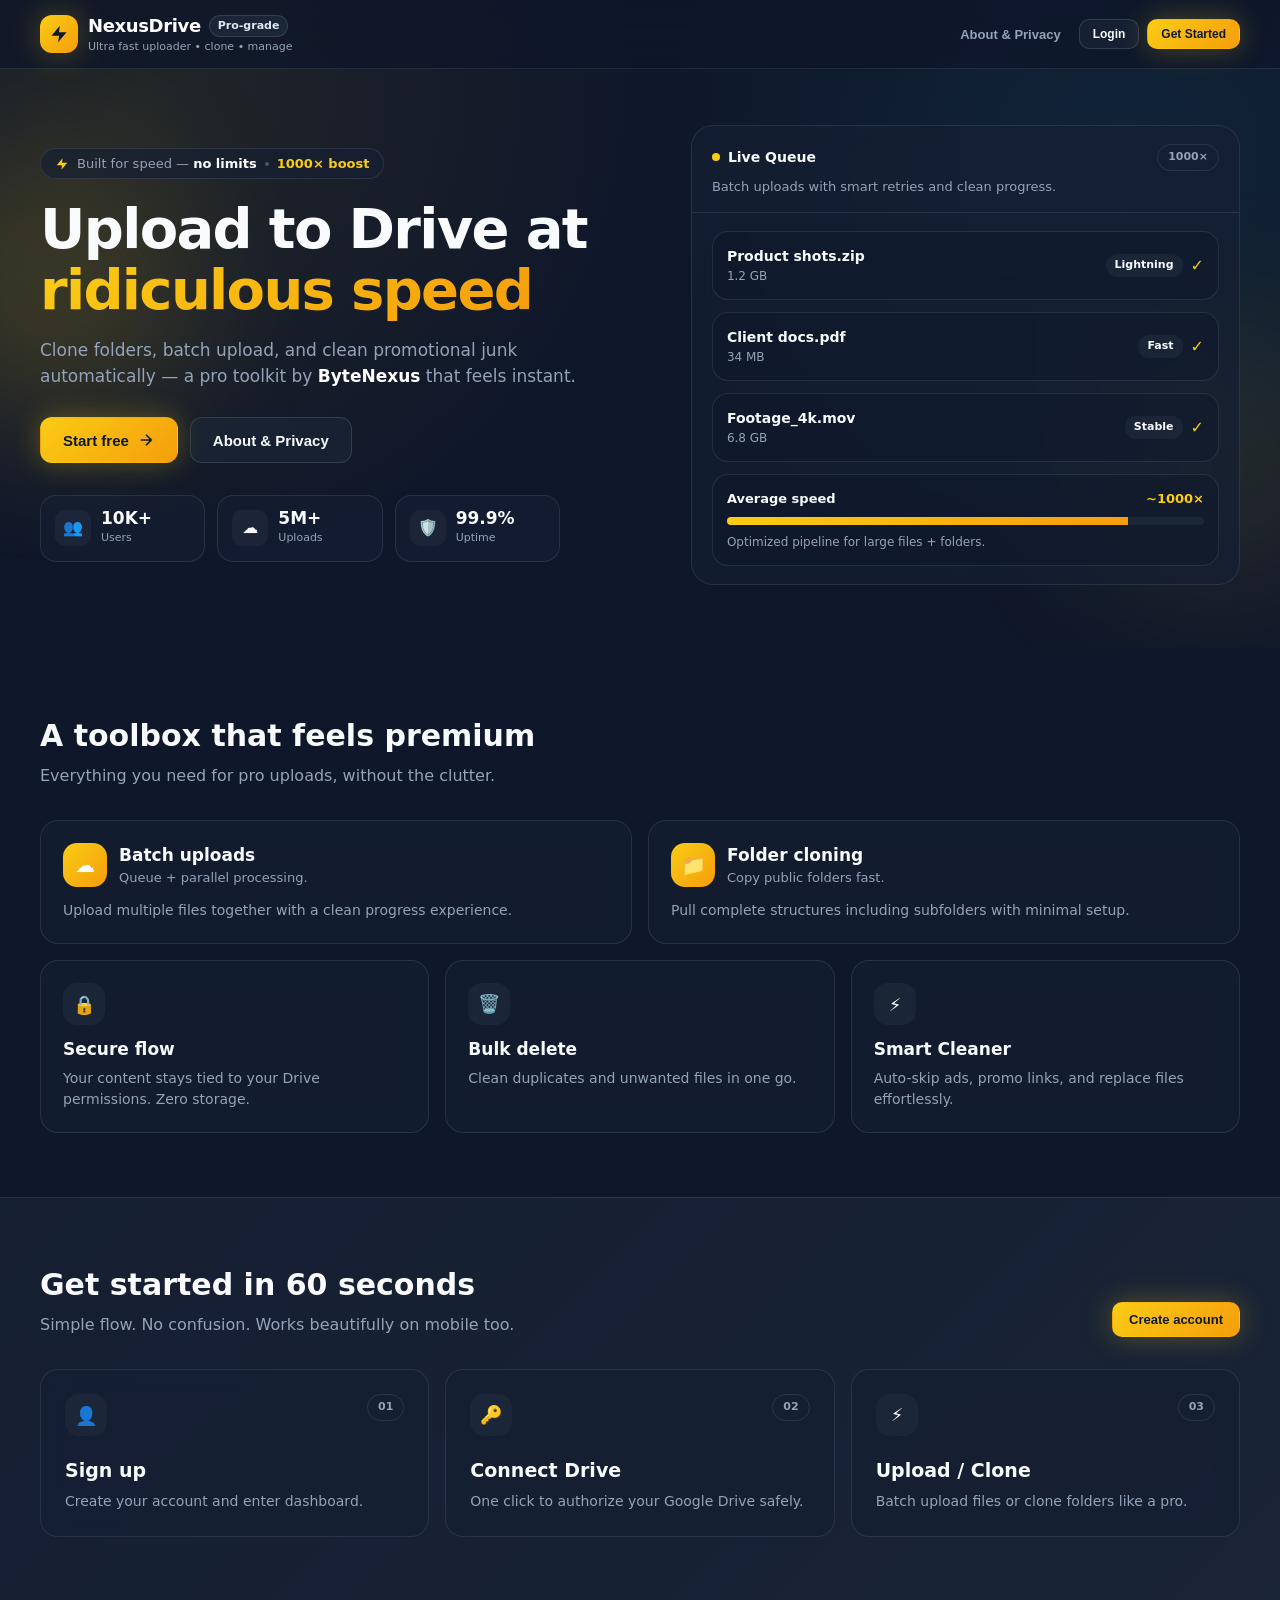
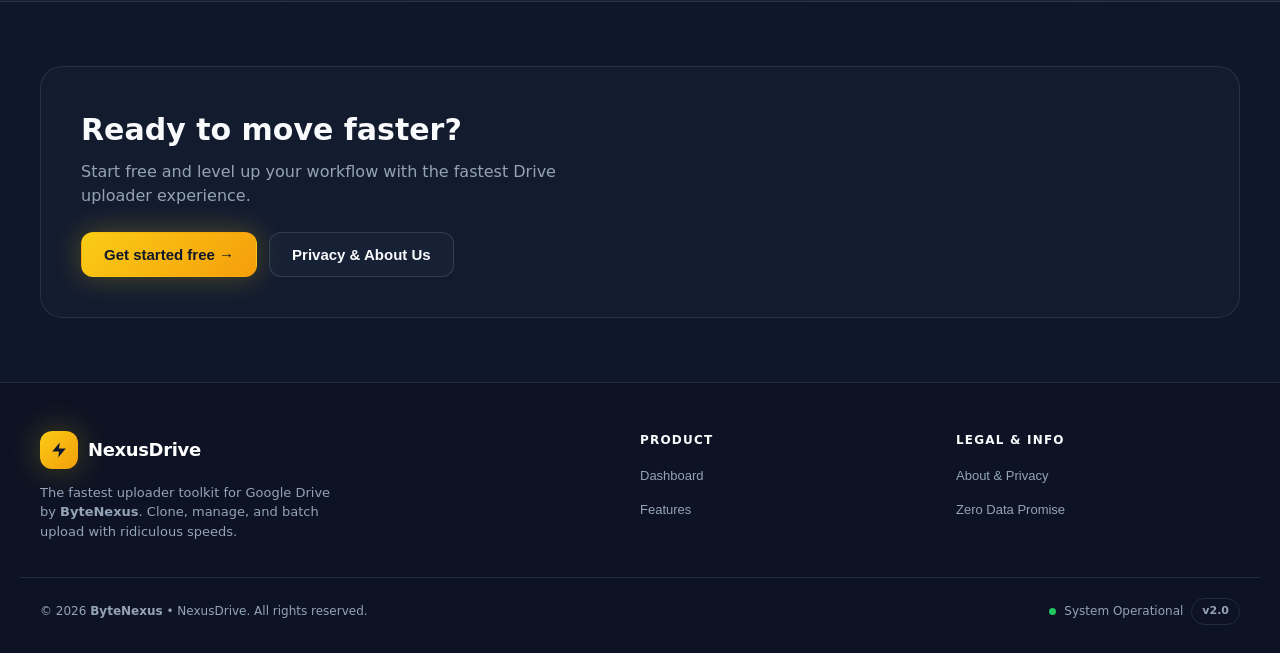
==== index.html @ 5837283e "Upgrade NexusDrive to NitroDrive-grade Pro UI and features" ====
<!DOCTYPE html>
<html lang="en">
<head>
  <meta charset="UTF-8" />
  <meta name="viewport" content="width=device-width, initial-scale=1.0" />
  <meta http-equiv="X-Content-Type-Options" content="nosniff" />
  <meta name="referrer" content="strict-origin-when-cross-origin" />
  <meta name="theme-color" content="#facc15" />
  <title>NexusDrive | Fast Google Drive Toolkit — Upload, Clone &amp; Manage</title>
  <meta name="description" content="NexusDrive by ByteNexus — The fastest uploader, cloner, and manager for Google Drive. Nano-speed cloning and smart file injection." />
  <link rel="stylesheet" href="css/style.css" />
  <script src="https://accounts.google.com/gsi/client" async defer></script>
</head>
<body>
  <div id="toast-container" class="toast-container" aria-live="polite"></div>

  <!-- =========================================================================
       VIEW 1: LANDING PAGE (PRO DARK SLATE + ELECTRIC GOLD THEME)
       ========================================================================= -->
  <div id="view-landing" class="view-section active">
    <header class="sticky-header">
      <div class="container header-inner">
        <div class="brand" onclick="App.navigate('landing')">
          <div class="brand-icon-box nitro-glow">
            <svg viewBox="0 0 24 24" width="20" height="20" fill="currentColor"><path d="M13 2L3 14h9l-1 8 10-12h-9l1-8z"/></svg>
          </div>
          <div class="brand-meta">
            <div class="brand-title-line">
              <span class="brand-name">NexusDrive</span>
              <span class="pro-badge">Pro-grade</span>
            </div>
            <p class="brand-tagline">Ultra fast uploader • clone • manage</p>
          </div>
        </div>

        <nav class="header-nav">
          <button type="button" class="btn-nav-link" onclick="App.navigate('about')">About &amp; Privacy</button>
          <button type="button" class="btn btn-outline btn-sm" onclick="App.openAuth('login')">Login</button>
          <button type="button" class="btn btn-hero btn-sm" onclick="App.openAuth('signup')">Get Started</button>
        </nav>
      </div>
    </header>

    <main>
      <!-- Hero Section -->
      <section class="hero-wrapper">
        <div class="hero-glow-left"></div>
        <div class="hero-glow-right"></div>

        <div class="container hero-grid">
          <div class="hero-left">
            <div class="hero-pill">
              <svg viewBox="0 0 24 24" width="14" height="14" fill="currentColor" class="text-primary"><path d="M13 2L3 14h9l-1 8 10-12h-9l1-8z"/></svg>
              <span>Built for speed — <strong class="text-white">no limits</strong></span>
              <span class="dot-sep"></span>
              <span class="text-primary font-bold">1000× boost</span>
            </div>

            <h1 class="hero-title">
              Upload to Drive at <span class="text-gradient-hero">ridiculous speed</span>
            </h1>

            <p class="hero-desc">
              Clone folders, batch upload, and clean promotional junk automatically — a pro toolkit by <strong class="text-white">ByteNexus</strong> that feels instant.
            </p>

            <div class="hero-cta">
              <button type="button" class="btn btn-hero btn-lg" onclick="App.openAuth('signup')">
                <span>Start free</span>
                <svg viewBox="0 0 24 24" width="18" height="18" fill="none" stroke="currentColor" stroke-width="2.2"><path d="M5 12h14M12 5l7 7-7 7"/></svg>
              </button>
              <button type="button" class="btn btn-outline btn-lg" onclick="App.navigate('about')">
                <span>About &amp; Privacy</span>
              </button>
            </div>

            <div class="hero-stats">
              <div class="stat-card">
                <div class="stat-ico">👥</div>
                <div>
                  <p class="stat-num">10K+</p>
                  <p class="stat-lbl">Users</p>
                </div>
              </div>
              <div class="stat-card">
                <div class="stat-ico">☁️</div>
                <div>
                  <p class="stat-num">5M+</p>
                  <p class="stat-lbl">Uploads</p>
                </div>
              </div>
              <div class="stat-card">
                <div class="stat-ico">🛡️</div>
                <div>
                  <p class="stat-num">99.9%</p>
                  <p class="stat-lbl">Uptime</p>
                </div>
              </div>
            </div>
          </div>

          <!-- Right Live Queue Showcase Card -->
          <div class="hero-right">
            <div class="live-queue-card glass-card">
              <div class="lq-header">
                <div class="lq-title-row">
                  <span class="dot-primary"></span>
                  <span class="font-semibold">Live Queue</span>
                </div>
                <span class="pill-outline">1000×</span>
              </div>
              <p class="lq-sub">Batch uploads with smart retries and clean progress.</p>

              <div class="lq-items">
                <div class="lq-item">
                  <div class="lq-item-info">
                    <p class="lq-name">Product shots.zip</p>
                    <p class="lq-size">1.2 GB</p>
                  </div>
                  <div class="lq-right">
                    <span class="lq-tag">Lightning</span>
                    <span class="text-primary">✓</span>
                  </div>
                </div>

                <div class="lq-item">
                  <div class="lq-item-info">
                    <p class="lq-name">Client docs.pdf</p>
                    <p class="lq-size">34 MB</p>
                  </div>
                  <div class="lq-right">
                    <span class="lq-tag">Fast</span>
                    <span class="text-primary">✓</span>
                  </div>
                </div>

                <div class="lq-item">
                  <div class="lq-item-info">
                    <p class="lq-name">Footage_4k.mov</p>
                    <p class="lq-size">6.8 GB</p>
                  </div>
                  <div class="lq-right">
                    <span class="lq-tag">Stable</span>
                    <span class="text-primary">✓</span>
                  </div>
                </div>

                <div class="lq-speed-box">
                  <div class="lq-speed-row">
                    <span>Average speed</span>
                    <span class="text-primary font-bold">~1000×</span>
                  </div>
                  <div class="progress-track">
                    <div class="progress-fill-hero" style="width: 84%"></div>
                  </div>
                  <p class="lq-foot">Optimized pipeline for large files + folders.</p>
                </div>
              </div>
            </div>
          </div>
        </div>
      </section>

      <!-- Bento Feature Grid -->
      <section class="container section-block">
        <div class="section-intro">
          <h2>A toolbox that feels premium</h2>
          <p>Everything you need for pro uploads, without the clutter.</p>
        </div>

        <div class="bento-grid">
          <div class="bento-card span-3 glass-card">
            <div class="bento-head">
              <div class="bento-icon-hero">☁️</div>
              <div>
                <h3>Batch uploads</h3>
                <p class="muted-sm">Queue + parallel processing.</p>
              </div>
            </div>
            <p class="bento-body">Upload multiple files together with a clean progress experience.</p>
          </div>

          <div class="bento-card span-3 glass-card">
            <div class="bento-head">
              <div class="bento-icon-hero">📁</div>
              <div>
                <h3>Folder cloning</h3>
                <p class="muted-sm">Copy public folders fast.</p>
              </div>
            </div>
            <p class="bento-body">Pull complete structures including subfolders with minimal setup.</p>
          </div>

          <div class="bento-card span-2 glass-card">
            <div class="bento-icon-sub">🔒</div>
            <h3>Secure flow</h3>
            <p class="bento-body">Your content stays tied to your Drive permissions. Zero storage.</p>
          </div>

          <div class="bento-card span-2 glass-card">
            <div class="bento-icon-sub">🗑️</div>
            <h3>Bulk delete</h3>
            <p class="bento-body">Clean duplicates and unwanted files in one go.</p>
          </div>

          <div class="bento-card span-2 glass-card">
            <div class="bento-icon-sub">⚡</div>
            <h3>Smart Cleaner</h3>
            <p class="bento-body">Auto-skip ads, promo links, and replace files effortlessly.</p>
          </div>
        </div>
      </section>

      <!-- Get Started in 60 Seconds -->
      <section class="accent-band">
        <div class="container">
          <div class="band-head">
            <div>
              <h2>Get started in 60 seconds</h2>
              <p>Simple flow. No confusion. Works beautifully on mobile too.</p>
            </div>
            <button type="button" class="btn btn-hero" onclick="App.openAuth('signup')">Create account</button>
          </div>

          <div class="steps-3-grid">
            <div class="step-box glass-card">
              <div class="step-box-top">
                <div class="bento-icon-sub">👤</div>
                <span class="pill-outline">01</span>
              </div>
              <h3>Sign up</h3>
              <p>Create your account and enter dashboard.</p>
            </div>

            <div class="step-box glass-card">
              <div class="step-box-top">
                <div class="bento-icon-sub">🔑</div>
                <span class="pill-outline">02</span>
              </div>
              <h3>Connect Drive</h3>
              <p>One click to authorize your Google Drive safely.</p>
            </div>

            <div class="step-box glass-card">
              <div class="step-box-top">
                <div class="bento-icon-sub">⚡</div>
                <span class="pill-outline">03</span>
              </div>
              <h3>Upload / Clone</h3>
              <p>Batch upload files or clone folders like a pro.</p>
            </div>
          </div>
        </div>
      </section>

      <!-- Ready CTA -->
      <section class="container section-block">
        <div class="cta-banner glass-card">
          <h2>Ready to move faster?</h2>
          <p>Start free and level up your workflow with the fastest Drive uploader experience.</p>
          <div class="cta-btns">
            <button type="button" class="btn btn-hero btn-lg" onclick="App.openAuth('signup')">Get started free →</button>
            <button type="button" class="btn btn-outline btn-lg" onclick="App.navigate('about')">Privacy &amp; About Us</button>
          </div>
        </div>
      </section>
    </main>

    <!-- Footer -->
    <footer class="site-footer">
      <div class="container footer-grid">
        <div class="footer-brand-col">
          <div class="brand">
            <div class="brand-icon-box nitro-glow">
              <svg viewBox="0 0 24 24" width="18" height="18" fill="currentColor"><path d="M13 2L3 14h9l-1 8 10-12h-9l1-8z"/></svg>
            </div>
            <span class="brand-name">NexusDrive</span>
          </div>
          <p class="footer-desc">
            The fastest uploader toolkit for Google Drive by <strong>ByteNexus</strong>. Clone, manage, and batch upload with ridiculous speeds.
          </p>
        </div>

        <div>
          <h4>Product</h4>
          <ul>
            <li><button type="button" class="f-link" onclick="App.openAuth('login')">Dashboard</button></li>
            <li><button type="button" class="f-link" onclick="window.scrollTo({top:0,behavior:'smooth'})">Features</button></li>
          </ul>
        </div>

        <div>
          <h4>Legal &amp; Info</h4>
          <ul>
            <li><button type="button" class="f-link" onclick="App.navigate('about')">About &amp; Privacy</button></li>
            <li><button type="button" class="f-link" onclick="App.navigate('about')">Zero Data Promise</button></li>
          </ul>
        </div>
      </div>

      <div class="container footer-bottom">
        <p>© <span id="footer-year">2026</span> <strong>ByteNexus</strong> • NexusDrive. All rights reserved.</p>
        <div class="footer-status">
          <span class="dot-green"></span>
          <span>System Operational</span>
          <span class="pill-outline">v2.0</span>
        </div>
      </div>
    </footer>
  </div>

  <!-- =========================================================================
       VIEW 2: ABOUT & PRIVACY PAGE
       ========================================================================= -->
  <div id="view-about" class="view-section">
    <header class="sticky-header">
      <div class="container header-inner">
        <div class="brand" onclick="App.goHomeOrDashboard()">
          <div class="brand-icon-box nitro-glow">
            <svg viewBox="0 0 24 24" width="20" height="20" fill="currentColor"><path d="M13 2L3 14h9l-1 8 10-12h-9l1-8z"/></svg>
          </div>
          <div class="brand-meta">
            <span class="brand-name">NexusDrive</span>
            <p class="brand-tagline">by ByteNexus</p>
          </div>
        </div>

        <nav class="header-nav">
          <button type="button" class="btn btn-outline btn-sm" onclick="App.goHomeOrDashboard()">← Back</button>
          <button type="button" class="btn btn-hero btn-sm" onclick="App.openDashboardOrAuth()">Open Tool</button>
        </nav>
      </div>
    </header>

    <main class="container about-wrap">
      <div class="about-hero">
        <span class="pill-amber">About ByteNexus &amp; NexusDrive</span>
        <h1>Built for Speed. Engineered for Privacy.</h1>
        <p>
          <strong>NexusDrive</strong> is created by <strong>ByteNexus</strong> to make moving folders and files between Google Drive accounts effortless, ultra-fast, and completely private.
        </p>
      </div>

      <div class="privacy-banner glass-card">
        <div class="pb-icon">🔒</div>
        <div>
          <h2>100% Zero-Data Storage Promise</h2>
          <p>
            <strong>NexusDrive does NOT store, read, or save any of your personal files or passwords.</strong> Your data remains strictly inside your own Google Drive, and transfers occur directly in the cloud over encrypted connections.
          </p>
        </div>
      </div>

      <div class="about-cards-grid">
        <div class="about-card glass-card">
          <h3>1. Why Is NexusDrive So Fast?</h3>
          <p>Instead of downloading files to your device and re-uploading them, NexusDrive copies files directly inside the cloud — saving your time and 100% of your internet bandwidth.</p>
        </div>
        <div class="about-card glass-card">
          <h3>2. How Is Your Account Protected?</h3>
          <p>You sign in securely using official Google verification. Your credentials are never shared with us, and your session is cleared whenever you log out or disconnect.</p>
        </div>
        <div class="about-card glass-card">
          <h3>3. What Data Do We Collect?</h3>
          <p><strong>None.</strong> We do not keep copies of your files, we do not track your private folders, and we never sell or share user activity. You stay in complete control.</p>
        </div>
        <div class="about-card glass-card">
          <h3>4. About ByteNexus</h3>
          <p><strong>ByteNexus</strong> builds lightweight, reliable, and privacy-focused cloud productivity tools designed to work smoothly on both desktop and mobile devices.</p>
        </div>
      </div>
    </main>
  </div>

  <!-- =========================================================================
       VIEW 3: SPLIT-SCREEN AUTH PAGE (LIKE NITRODRIVE)
       ========================================================================= -->
  <div id="view-auth" class="view-section">
    <div class="auth-split">
      <div class="auth-left">
        <button type="button" class="back-btn" onclick="App.navigate('landing')">
          <span>←</span> Back to Home
        </button>

        <div class="auth-center">
          <div class="auth-container">
            <div class="brand mb-24">
              <div class="brand-icon-box nitro-glow">
                <svg viewBox="0 0 24 24" width="22" height="22" fill="currentColor"><path d="M13 2L3 14h9l-1 8 10-12h-9l1-8z"/></svg>
              </div>
              <div>
                <h1 class="brand-name-lg">NexusDrive</h1>
                <p class="brand-sub-upper">Ultra Fast Uploader • ByteNexus</p>
              </div>
            </div>

            <div class="mb-20">
              <h2 id="auth-heading" class="auth-title">Welcome back</h2>
              <p id="auth-subtitle" class="auth-sub">Sign in to continue to NexusDrive</p>
            </div>

            <!-- Continue with Google -->
            <button type="button" class="btn btn-outline btn-full mb-20" onclick="App.quickDemoAccountLogin()">
              <svg viewBox="0 0 24 24" width="18" height="18"><path fill="currentColor" d="M22.56 12.25c0-.78-.07-1.53-.2-2.25H12v4.26h5.92c-.26 1.37-1.04 2.53-2.21 3.31v2.77h3.57c2.08-1.92 3.28-4.74 3.28-8.09z"/><path fill="currentColor" d="M12 23c2.97 0 5.46-.98 7.28-2.66l-3.57-2.77c-.98.66-2.23 1.06-3.71 1.06-2.86 0-5.29-1.93-6.16-4.53H2.18v2.84C3.99 20.53 7.7 23 12 23z"/><path fill="currentColor" d="M5.84 14.09c-.22-.66-.35-1.36-.35-2.09s.13-1.43.35-2.09V7.07H2.18C1.43 8.55 1 10.22 1 12s.43 3.45 1.18 4.93l2.85-2.22.81-.62z"/><path fill="currentColor" d="M12 5.38c1.62 0 3.06.56 4.21 1.64l3.15-3.15C17.45 2.09 14.97 1 12 1 7.7 1 3.99 3.47 2.18 7.07l3.66 2.84c.87-2.6 3.3-4.53 6.16-4.53z"/></svg>
              <span>Continue with Google</span>
            </button>

            <div class="or-sep"><span>or</span></div>

            <form id="auth-form" class="form-stack">
              <div id="auth-name-group" class="field hidden">
                <label for="auth-name">Full Name</label>
                <input id="auth-name" type="text" placeholder="Muhammad Wasif" autocomplete="name" />
              </div>

              <div class="field">
                <label for="auth-email">Email</label>
                <input id="auth-email" type="email" placeholder="you@example.com" required autocomplete="email" />
              </div>

              <div class="field">
                <label for="auth-password">Password</label>
                <div class="pass-wrap">
                  <input id="auth-password" type="password" placeholder="••••••••" required autocomplete="current-password" />
                  <button type="button" class="pass-eye" onclick="App.togglePasswordVisibility()" title="Show/Hide Password">👁️</button>
                </div>
              </div>

              <button type="submit" id="auth-submit-btn" class="btn btn-hero btn-full btn-lg">Sign In</button>
            </form>

            <p class="auth-switch">
              <span id="auth-switch-prompt">Don't have an account?</span>
              <button type="button" id="auth-switch-btn" class="text-primary-link" onclick="App.toggleAuthMode()">Sign up</button>
            </p>
          </div>
        </div>
      </div>

      <div class="auth-right">
        <div class="auth-right-inner">
          <div class="brand-icon-xl nitro-glow">
            <svg viewBox="0 0 24 24" width="38" height="38" fill="currentColor"><path d="M13 2L3 14h9l-1 8 10-12h-9l1-8z"/></svg>
          </div>
          <h2>Upload at <span class="text-primary">Light Speed</span></h2>
          <p>Join thousands of users who trust NexusDrive by ByteNexus for their fastest uploads ever.</p>
          <div class="auth-stats-3">
            <div>
              <p class="as-num text-primary">10K+</p>
              <p class="as-lbl">Users</p>
            </div>
            <div>
              <p class="as-num text-cyan">5M+</p>
              <p class="as-lbl">Files</p>
            </div>
            <div>
              <p class="as-num text-cyan">99.9%</p>
              <p class="as-lbl">Uptime</p>
            </div>
          </div>
        </div>
      </div>
    </div>
  </div>

  <!-- =========================================================================
       VIEW 4: PRO DASHBOARD (EXACT NITRODRIVE FLOW & CLEAN PRO UI)
       ========================================================================= -->
  <div id="view-dashboard" class="view-section">
    <!-- Sticky Top Control Panel Navbar -->
    <nav class="dash-navbar">
      <div class="container dash-nav-inner">
        <div class="brand" onclick="App.switchTab('clone')">
          <div class="brand-icon-box nitro-glow">
            <svg viewBox="0 0 24 24" width="18" height="18" fill="currentColor"><path d="M13 2L3 14h9l-1 8 10-12h-9l1-8z"/></svg>
          </div>
          <div class="brand-meta">
            <span class="brand-name">NexusDrive</span>
            <p class="control-sub">Control Panel</p>
          </div>
        </div>

        <div class="dash-top-actions">
          <button type="button" class="btn btn-outline btn-sm" onclick="App.navigate('about')">
            <span class="hide-xs">About &amp; Privacy</span>
            <span class="show-xs">About</span>
          </button>
          <button type="button" class="btn btn-outline btn-sm" onclick="App.navigate('landing')">
            <span>🏠</span>
            <span class="hide-xs">Home</span>
          </button>
          <button type="button" class="btn btn-outline btn-sm" onclick="App.logout()">
            <span>🚪</span>
            <span class="hide-xs">Logout</span>
          </button>
        </div>
      </div>
    </nav>

    <main class="container dash-body">
      <!-- Greeting Header -->
      <header class="dash-greeting">
        <h2>Welcome, <span id="dash-user-name">User</span>!</h2>
        <div class="greeting-badges">
          <span class="pill-hero nitro-glow">⚡ NexusDrive - 1000x Speed</span>
          <span class="pill-outline">🔒 Zero-Data Storage</span>
        </div>
      </header>

      <!-- Workspace Tools + Connect Google Drive Row -->
      <div class="workspace-header-row">
        <h3>Workspace Tools</h3>

        <div class="conn-btn-group">
          <div id="quota-pill" class="pill-outline hidden">
            <span id="quota-text">0 GB / 15 GB</span>
          </div>
          <button type="button" id="btn-demo-drive" class="btn btn-outline btn-sm" onclick="App.connectSandboxDrive()">
            Demo Drive
          </button>
          <button type="button" id="btn-connect-drive" class="btn btn-hero btn-sm" onclick="App.openConnectModal()">
            <svg viewBox="0 0 24 24" width="14" height="14" fill="currentColor"><path d="M13 2L3 14h9l-1 8 10-12h-9l1-8z"/></svg>
            <span>Connect Google Drive</span>
          </button>
          <button type="button" id="btn-disconnect-drive" class="btn btn-connected btn-sm hidden" onclick="App.disconnectDrive()">
            <span>✓</span>
            <span id="conn-email-label">Drive Connected (Disconnect)</span>
          </button>
        </div>
      </div>

      <!-- Main 3-Tab Glass Card Container -->
      <div class="workspace-shell glass-card">
        <div class="tabs-bar">
          <button type="button" class="tab-btn active" data-tab="clone" onclick="App.switchTab('clone')">
            <span>🔄</span> <span>Clone</span>
          </button>
          <button type="button" class="tab-btn" data-tab="upload" onclick="App.switchTab('upload')">
            <span>☁️</span> <span>Upload</span>
          </button>
          <button type="button" class="tab-btn" data-tab="manage" onclick="App.switchTab('manage')">
            <span>📁</span> <span>Manage</span>
          </button>
        </div>

        <!-- ===================================================================
             TAB 1: SMART CLONE (2-COLUMN PRO LAYOUT)
             =================================================================== -->
        <section id="tab-clone" class="tab-content active">
          <div class="two-col-grid">
            <!-- Left: Smart Clone Controls -->
            <div class="sub-card glass-card">
              <div class="card-top-row">
                <div class="card-icon-primary">
                  <svg viewBox="0 0 24 24" width="22" height="22" fill="currentColor"><path d="M13 2L3 14h9l-1 8 10-12h-9l1-8z"/></svg>
                </div>
                <div class="flex-1">
                  <h3>Nexus Smart Clone</h3>
                  <p>Automatic folder naming &amp; smart promo filtering.</p>
                </div>
                <button type="button" class="btn btn-outline btn-xs" onclick="App.fillSampleLink()">Sample</button>
              </div>

              <div class="hr-line"></div>

              <!-- Link Input + Scan -->
              <div class="field">
                <label for="clone-source-link">Google Drive Link</label>
                <div class="input-action-row">
                  <input id="clone-source-link" type="text" placeholder="Paste link here..." />
                  <button type="button" id="btn-scan-link" class="btn btn-outline" onclick="App.scanSourceLink()">
                    <span>🔍</span>
                    <span id="scan-btn-text">Scan</span>
                  </button>
                </div>
              </div>

              <!-- Smart Cleaner & Exact File Auto-Replace -->
              <div class="cleaner-box">
                <div class="cleaner-title">
                  <span class="text-emerald">🛡️</span>
                  <span>NEXUS CLEANER (AUTO-FILTER)</span>
                </div>
                <input id="filter-keywords" type="text" value="promo, link, ads" placeholder="promo, ads, links, txt" class="input-sm" />
                <p class="hint-xs">NexusDrive will auto-skip any file/folder containing these words.</p>

                <div class="hr-line-light"></div>

                <div class="cleaner-title">
                  <span class="text-orange">▽</span>
                  <span>EXACT FILE NAMES (AUTO-REPLACE)</span>
                </div>
                <input id="filter-exact-replace" type="text" placeholder="500$ bonus.pdf, More Courses.pdf" class="input-sm" />
                <p class="hint-xs">Enter full file names — these files will be deselected and replaced by your injected files.</p>
              </div>

              <!-- Optional Custom Folder Name -->
              <div class="field">
                <label for="clone-dest-name">Custom Folder Name (Optional)</label>
                <input id="clone-dest-name" type="text" placeholder="Leave blank to keep original folder name" class="input-sm" />
              </div>

              <!-- Selected Content Tree + Injection Queue -->
              <div id="tree-section" class="tree-wrap hidden">
                <div class="tree-box">
                  <div class="tree-head">
                    <span id="tree-summary-badge">Selected Content</span>
                    <div class="tree-btns">
                      <button type="button" class="btn btn-outline btn-xs" onclick="App.selectAllTree(true)">All</button>
                      <button type="button" class="btn btn-outline btn-xs" onclick="App.selectAllTree(false)">None</button>
                    </div>
                  </div>
                  <div id="tree-container" class="tree-scroll custom-scrollbar"></div>
                </div>

                <!-- Injection Queue -->
                <div class="inject-queue-box">
                  <div class="iq-head">
                    <span class="iq-title">📦 INJECTION QUEUE</span>
                    <button type="button" class="btn btn-outline btn-xs" onclick="document.getElementById('inject-file-input').click()">+ Add Files</button>
                  </div>
                  <input type="file" id="inject-file-input" multiple hidden onchange="App.addInjectFiles(this.files)" />
                  <div id="inject-file-tags" class="tag-wrap"></div>
                </div>
              </div>

              <!-- Primary Action Button -->
              <button type="button" id="btn-start-clone" class="btn btn-hero btn-xl btn-full" onclick="App.startCloneTransfer()">
                <svg viewBox="0 0 24 24" width="20" height="20" fill="currentColor"><path d="M13 2L3 14h9l-1 8 10-12h-9l1-8z"/></svg>
                <span>Start Nexus Transfer</span>
              </button>

              <!-- Progress Under Button -->
              <div id="clone-status-box" class="hidden clone-progress-wrap">
                <div class="progress-label-row">
                  <span id="clone-progress-msg">Initializing...</span>
                  <span id="clone-progress-pct">0%</span>
                </div>
                <div class="progress-track">
                  <div id="clone-progress-bar" class="progress-fill-hero" style="width: 0%"></div>
                </div>
                <div id="clone-error-log" class="error-box hidden"></div>
              </div>
            </div>

            <!-- Right: Nexus Control Live Radar Card -->
            <div class="sub-card glass-card control-center-card">
              <div id="radar-idle-view" class="radar-state">
                <div class="radar-circle-idle">
                  <svg viewBox="0 0 24 24" width="44" height="44" fill="currentColor"><path d="M13 2L3 14h9l-1 8 10-12h-9l1-8z"/></svg>
                </div>
                <h4>Nexus Control</h4>
                <p id="radar-idle-desc">Ready to launch. Click Start Transfer or Scan to customize content.</p>
              </div>

              <div id="radar-running-view" class="radar-state hidden">
                <div class="spinner-ring-wrap">
                  <div class="spinner-ring-bg"></div>
                  <div class="spinner-ring-spin"></div>
                  <div class="spinner-center-ico">⚡</div>
                </div>
                <span id="radar-stage-pill" class="stage-pill">PROCESSING STAGE: COPYING</span>
                <h4>Transferring Data</h4>
                <p>Original folder names and smart filters are active.</p>
              </div>

              <div id="radar-done-view" class="radar-state hidden">
                <div class="radar-circle-done">✓</div>
                <h4>Transfer Complete! 🚀</h4>
                <p id="radar-done-desc">Your files have been cloned directly into your Google Drive.</p>
                <button type="button" class="btn btn-hero" onclick="App.switchTab('manage')">View in Drive Manager →</button>
              </div>
            </div>
          </div>
        </section>

        <!-- ===================================================================
             TAB 2: UPLOAD (2-COLUMN PRO LAYOUT)
             =================================================================== -->
        <section id="tab-upload" class="tab-content">
          <div class="two-col-grid">
            <!-- Left: Dropzone -->
            <div class="sub-card glass-card">
              <div class="card-top-row">
                <div class="card-icon-primary">☁️</div>
                <div class="flex-1">
                  <h3>Upload Files</h3>
                  <p>Upload files directly to your Google Drive</p>
                </div>
                <span id="upload-conn-pill" class="pill-outline">Connect Drive first</span>
              </div>

              <div id="upload-dropzone" class="upload-drop-area" onclick="document.getElementById('batch-upload-input').click()">
                <div class="drop-circle">☁️</div>
                <h4>Drop files here</h4>
                <p>or click to browse from your computer</p>
                <input type="file" id="batch-upload-input" multiple hidden onchange="App.handleBatchUpload(this.files)" />
              </div>

              <div id="upload-progress-wrap" class="hidden upload-prog-box">
                <div class="progress-label-row">
                  <span>Progress</span>
                  <span id="upload-count-text">0/0</span>
                </div>
                <div class="progress-track">
                  <div id="upload-progress-bar" class="progress-fill-hero" style="width: 0%"></div>
                </div>
                <div id="upload-queue-list" class="upload-items-list custom-scrollbar"></div>
                <button type="button" class="btn btn-outline btn-sm" onclick="App.clearUploadQueue()">Clear</button>
              </div>
            </div>

            <!-- Right: Results -->
            <div class="sub-card glass-card control-center-card">
              <div class="radar-state">
                <div class="radar-circle-idle" id="upload-result-ico">✓</div>
                <h4 id="upload-result-title">Ready to go!</h4>
                <p id="upload-result-desc">Upload files to see results here.</p>
                <button type="button" id="btn-upload-view-mgr" class="btn btn-hero hidden" onclick="App.switchTab('manage')">View Files in Manage →</button>
              </div>
            </div>
          </div>
        </section>

        <!-- ===================================================================
             TAB 3: MANAGE (2-COLUMN PRO LAYOUT + PREVIEW PLAYER)
             =================================================================== -->
        <section id="tab-manage" class="tab-content">
          <div class="two-col-grid">
            <!-- Left: File Explorer -->
            <div class="sub-card glass-card manager-col">
              <div class="card-top-row">
                <div class="card-icon-primary">📁</div>
                <div class="flex-1">
                  <h3>Manage Drive Files</h3>
                  <p>Navigate, preview, and organize your drive.</p>
                </div>
              </div>

              <div class="mgr-actions-row">
                <button type="button" class="btn btn-outline btn-sm" onclick="App.refreshManager()">↻ Scan Current Folder</button>
                <button type="button" id="btn-delete-selected" class="btn btn-danger btn-sm" disabled onclick="App.deleteSelectedManaged()">Delete (<span id="manage-selected-count">0</span>)</button>
              </div>

              <div class="mgr-tools-row">
                <input id="manage-search-input" type="text" placeholder="Search files..." class="input-sm" onkeydown="if(event.key==='Enter') App.refreshManager()" />
                <div class="mgr-folder-add">
                  <input id="manage-new-folder-input" type="text" placeholder="New folder..." class="input-sm" />
                  <button type="button" class="btn btn-hero btn-xs" onclick="App.createManagerFolder()">+ Folder</button>
                </div>
              </div>

              <div class="crumb-strip">
                <button type="button" id="btn-manage-back" class="btn btn-outline btn-xs hidden" onclick="App.manageGoBack()">←</button>
                <span>📁</span>
                <span id="manage-current-folder-name" class="crumb-title">My Drive</span>
              </div>

              <div id="manage-file-list" class="mgr-list custom-scrollbar">
                <div class="empty-msg">No items here. Click "Scan Current Folder".</div>
              </div>
            </div>

            <!-- Right: Live Preview Area -->
            <div class="sub-card glass-card manager-col">
              <div class="mgr-preview-head">
                <h4>Preview Area</h4>
                <button type="button" id="btn-close-preview" class="btn btn-outline btn-xs hidden" onclick="App.closePreview()">Close Preview</button>
              </div>
              <div id="manage-preview-area" class="mgr-preview-box">
                <div class="empty-preview">
                  <div class="preview-eye">👁️</div>
                  <h4>Preview Area</h4>
                  <p>Click a file to see its preview and play videos here.</p>
                </div>
              </div>
            </div>
          </div>
        </section>
      </div>
    </main>
  </div>

  <!-- =========================================================================
       MODAL: CONNECT GOOGLE DRIVE (FALLBACK / DEMO / ADVANCED TOKEN)
       ========================================================================= -->
  <div id="connect-modal" class="modal-overlay hidden">
    <div class="modal-box glass-card">
      <div class="modal-head">
        <div>
          <h3>Connect Google Drive</h3>
          <p>Select how you want to connect your Drive</p>
        </div>
        <button type="button" class="btn btn-outline btn-xs" onclick="App.closeConnectModal()">✕</button>
      </div>
      <div class="modal-body">
        <div id="modal-error-box" class="modal-err hidden"></div>

        <div class="modal-opt primary">
          <div>
            <h4>Sandbox Test Drive (Instant Mode)</h4>
            <p>Test scanning, real file uploads, cloning, and video/text previews immediately.</p>
          </div>
          <button type="button" id="btn-modal-sandbox" class="btn btn-hero btn-sm" onclick="App.connectSandboxDrive()">Connect Demo</button>
        </div>

        <div class="modal-opt">
          <div class="w-full">
            <h4>Real Google Drive (OAuth 2.0 / Token)</h4>
            <p>Connect your personal Gmail Google Drive safely.</p>
            <div class="modal-stack">
              <input id="oauth-client-id" type="text" placeholder="Google OAuth Client ID" class="input-sm" />
              <button type="button" class="btn btn-outline btn-full btn-sm" onclick="App.connectWithGoogleOAuth()">Authorize with Google OAuth</button>
              <div class="or-sep"><span>or paste token</span></div>
              <div class="input-action-row">
                <input id="manual-access-token" type="password" placeholder="Paste ya29... token" class="input-sm" />
                <button type="button" class="btn btn-hero btn-sm" onclick="App.connectWithManualToken()">Connect</button>
              </div>
            </div>
          </div>
        </div>
      </div>
    </div>
  </div>

  <!-- Scripts -->
  <script src="js/config.js"></script>
  <script src="js/security.js"></script>
  <script src="js/drive-engine.js"></script>
  <script src="js/app.js"></script>
</body>
</html>
---- css/style.css ----
:root {
  --bg: #0f172a;
  --bg-deep: #0b1120;
  --card: rgba(22, 31, 51, 0.72);
  --card-solid: #161f33;
  --border: #1e293b;
  --border-light: rgba(148, 163, 184, 0.16);
  --fg: #f8fafc;
  --muted: #94a3b8;
  --primary: #facc15;
  --primary-hover: #eab308;
  --primary-fg: #0f172a;
  --cyan: #22d3ee;
  --emerald: #22c55e;
  --danger: #ef4444;
  --radius: 14px;
}

* { box-sizing: border-box; margin: 0; padding: 0; }

body {
  background-color: var(--bg);
  color: var(--fg);
  font-family: ui-sans-serif, system-ui, -apple-system, BlinkMacSystemFont, "Segoe UI", Roboto, sans-serif;
  background-image:
    radial-gradient(circle at 12% 10%, rgba(250, 204, 21, 0.08), transparent 35%),
    radial-gradient(circle at 88% 18%, rgba(34, 211, 238, 0.07), transparent 35%);
  background-attachment: fixed;
  min-height: 100vh;
  line-height: 1.5;
  overflow-x: hidden;
}

.hidden { display: none !important; }
.view-section { display: none; }
.view-section.active { display: block; }
.w-full { width: 100%; }
.flex-1 { flex: 1; min-width: 0; }
.mb-20 { margin-bottom: 20px; }
.mb-24 { margin-bottom: 24px; }

.text-primary { color: var(--primary); }
.text-white { color: #fff; }
.text-cyan { color: var(--cyan); }
.text-emerald { color: var(--emerald); }
.text-orange { color: #f97316; }
.font-bold { font-weight: 700; }
.font-semibold { font-weight: 600; }

.container {
  max-width: 1240px;
  width: 100%;
  margin: 0 auto;
  padding: 0 20px;
}

.glass-card {
  background: var(--card);
  backdrop-filter: blur(12px);
  -webkit-backdrop-filter: blur(12px);
  border: 1px solid var(--border-light);
}

.nitro-glow {
  box-shadow: 0 0 32px rgba(250, 204, 21, 0.28);
}

/* Custom Scrollbar */
.custom-scrollbar::-webkit-scrollbar { width: 6px; height: 6px; }
.custom-scrollbar::-webkit-scrollbar-track { background: rgba(15, 23, 42, 0.5); border-radius: 6px; }
.custom-scrollbar::-webkit-scrollbar-thumb { background: #334155; border-radius: 6px; }

/* Buttons */
.btn {
  display: inline-flex;
  align-items: center;
  justify-content: center;
  gap: 8px;
  padding: 9px 16px;
  border-radius: 10px;
  font-size: 13px;
  font-weight: 600;
  cursor: pointer;
  border: 1px solid transparent;
  transition: all 0.16s ease;
  white-space: nowrap;
}
.btn:disabled { opacity: 0.45; cursor: not-allowed; }
.btn-xs { padding: 4px 10px; font-size: 11px; border-radius: 8px; }
.btn-sm { padding: 7px 13px; font-size: 12px; }
.btn-lg { padding: 13px 22px; font-size: 15px; border-radius: 12px; }
.btn-xl { padding: 15px 22px; font-size: 16px; font-weight: 800; border-radius: 12px; }
.btn-full { width: 100%; }

.btn-hero {
  background: linear-gradient(135deg, #facc15 0%, #f59e0b 100%);
  color: var(--primary-fg);
  font-weight: 700;
  box-shadow: 0 0 28px rgba(250, 204, 21, 0.28);
}
.btn-hero:hover:not(:disabled) {
  filter: brightness(1.06);
  transform: translateY(-1px);
}

.btn-outline {
  background: rgba(30, 41, 59, 0.55);
  color: var(--fg);
  border-color: rgba(148, 163, 184, 0.22);
}
.btn-outline:hover:not(:disabled) {
  background: rgba(51, 65, 85, 0.7);
}

.btn-connected {
  background: rgba(34, 197, 94, 0.1);
  color: #4ade80;
  border-color: rgba(34, 197, 94, 0.35);
}
.btn-connected:hover { background: rgba(34, 197, 94, 0.2); }

.btn-danger {
  background: rgba(239, 68, 68, 0.16);
  color: #fca5a5;
  border-color: rgba(239, 68, 68, 0.35);
}
.btn-danger:hover:not(:disabled) { background: rgba(239, 68, 68, 0.28); }

.btn-nav-link {
  background: none;
  border: none;
  color: var(--muted);
  font-size: 13px;
  font-weight: 600;
  cursor: pointer;
  padding: 6px 10px;
}
.btn-nav-link:hover { color: var(--primary); }

/* Brand */
.brand { display: flex; align-items: center; gap: 10px; cursor: pointer; user-select: none; min-width: 0; }
.brand-icon-box {
  width: 38px;
  height: 38px;
  border-radius: 12px;
  background: linear-gradient(135deg, #facc15 0%, #f59e0b 100%);
  color: #0f172a;
  display: flex;
  align-items: center;
  justify-content: center;
  flex-shrink: 0;
}
.brand-icon-xl {
  width: 76px;
  height: 76px;
  border-radius: 50%;
  background: linear-gradient(135deg, #facc15 0%, #f59e0b 100%);
  color: #0f172a;
  display: flex;
  align-items: center;
  justify-content: center;
  margin: 0 auto 22px;
}
.brand-meta { min-width: 0; }
.brand-title-line { display: flex; align-items: center; gap: 8px; }
.brand-name { font-size: 18px; font-weight: 800; letter-spacing: -0.02em; color: #fff; }
.brand-name-lg { font-size: 22px; font-weight: 800; color: var(--primary); }
.brand-sub-upper { font-size: 10px; color: var(--muted); text-transform: uppercase; letter-spacing: 0.08em; }
.brand-tagline { font-size: 11px; color: var(--muted); }
.control-sub { font-size: 10px; color: var(--muted); text-transform: uppercase; letter-spacing: 0.1em; font-weight: 700; }

.pro-badge {
  font-size: 11px;
  font-weight: 600;
  padding: 2px 8px;
  border-radius: 999px;
  background: rgba(30, 41, 59, 0.85);
  border: 1px solid rgba(148, 163, 184, 0.2);
  color: #e2e8f0;
}

/* Header */
.sticky-header, .dash-navbar {
  position: sticky;
  top: 0;
  z-index: 40;
  background: rgba(15, 23, 42, 0.78);
  backdrop-filter: blur(18px);
  -webkit-backdrop-filter: blur(18px);
  border-bottom: 1px solid rgba(148, 163, 184, 0.14);
}
.header-inner, .dash-nav-inner {
  min-height: 68px;
  display: flex;
  align-items: center;
  justify-content: space-between;
  gap: 10px;
}
.header-nav, .dash-top-actions { display: flex; align-items: center; gap: 8px; flex-wrap: wrap; justify-content: flex-end; }

/* Landing Hero */
.hero-wrapper { position: relative; overflow: hidden; padding: 56px 0 64px; }
.hero-glow-left { position: absolute; left: -90px; top: 80px; width: 280px; height: 280px; border-radius: 50%; background: rgba(250, 204, 21, 0.15); filter: blur(70px); pointer-events: none; }
.hero-glow-right { position: absolute; right: -90px; bottom: 40px; width: 300px; height: 300px; border-radius: 50%; background: rgba(250, 204, 21, 0.08); filter: blur(70px); pointer-events: none; }

.hero-grid {
  position: relative;
  z-index: 5;
  display: grid;
  grid-template-columns: 1.05fr 0.95fr;
  gap: 44px;
  align-items: center;
}
.hero-pill {
  display: inline-flex;
  align-items: center;
  gap: 8px;
  padding: 5px 14px;
  border-radius: 999px;
  border: 1px solid var(--border-light);
  background: rgba(22, 31, 51, 0.65);
  font-size: 13px;
  color: var(--muted);
  margin-bottom: 20px;
  flex-wrap: wrap;
}
.dot-sep { width: 4px; height: 4px; border-radius: 50%; background: #475569; }
.hero-title {
  font-size: clamp(32px, 5vw, 56px);
  font-weight: 900;
  line-height: 1.08;
  letter-spacing: -0.03em;
  margin-bottom: 18px;
}
.text-gradient-hero {
  background: linear-gradient(135deg, #facc15 0%, #f59e0b 100%);
  -webkit-background-clip: text;
  background-clip: text;
  color: transparent;
}
.hero-desc { font-size: 17px; color: var(--muted); max-width: 540px; margin-bottom: 28px; }
.hero-cta { display: flex; flex-wrap: wrap; gap: 12px; margin-bottom: 32px; }

.hero-stats { display: grid; grid-template-columns: repeat(3, 1fr); gap: 12px; max-width: 520px; }
.stat-card {
  border-radius: 16px;
  border: 1px solid var(--border-light);
  background: rgba(22, 31, 51, 0.55);
  padding: 14px;
  display: flex;
  align-items: center;
  gap: 10px;
}
.stat-ico {
  width: 36px;
  height: 36px;
  border-radius: 10px;
  background: rgba(30, 41, 59, 0.8);
  display: flex;
  align-items: center;
  justify-content: center;
  flex-shrink: 0;
}
.stat-num { font-size: 17px; font-weight: 800; line-height: 1; }
.stat-lbl { font-size: 11px; color: var(--muted); margin-top: 3px; }

/* Live Queue Showcase */
.live-queue-card { border-radius: 22px; overflow: hidden; }
.lq-header { padding: 18px 20px 6px; display: flex; justify-content: space-between; align-items: center; }
.lq-title-row { display: flex; align-items: center; gap: 8px; font-size: 14px; }
.dot-primary { width: 8px; height: 8px; border-radius: 50%; background: var(--primary); }
.lq-sub { padding: 0 20px 16px; font-size: 13px; color: var(--muted); border-bottom: 1px solid var(--border-light); }
.lq-items { padding: 18px 20px; display: flex; flex-direction: column; gap: 12px; }
.lq-item {
  display: flex;
  align-items: center;
  justify-content: space-between;
  gap: 10px;
  padding: 14px;
  border-radius: 16px;
  border: 1px solid var(--border-light);
  background: rgba(15, 23, 42, 0.45);
}
.lq-item-info { min-width: 0; }
.lq-name { font-weight: 600; font-size: 14px; white-space: nowrap; overflow: hidden; text-overflow: ellipsis; }
.lq-size { font-size: 12px; color: var(--muted); }
.lq-right { display: flex; align-items: center; gap: 8px; shrink: 0; }
.lq-tag { font-size: 11px; padding: 3px 9px; border-radius: 999px; background: rgba(30, 41, 59, 0.8); font-weight: 600; }
.lq-speed-box {
  padding: 14px;
  border-radius: 16px;
  border: 1px solid var(--border-light);
  background: rgba(15, 23, 42, 0.45);
  display: flex;
  flex-direction: column;
  gap: 8px;
}
.lq-speed-row { display: flex; justify-content: space-between; font-size: 13px; font-weight: 600; }
.lq-foot { font-size: 12px; color: var(--muted); }

/* Bento & Steps */
.section-block { padding: 64px 20px; }
.section-intro { max-width: 580px; margin-bottom: 32px; }
.section-intro h2 { font-size: 30px; font-weight: 800; }
.section-intro p { color: var(--muted); margin-top: 6px; }
.bento-grid { display: grid; grid-template-columns: repeat(6, 1fr); gap: 16px; }
.bento-card { border-radius: 18px; padding: 22px; }
.span-3 { grid-column: span 3; }
.span-2 { grid-column: span 2; }
.bento-head { display: flex; align-items: center; gap: 12px; margin-bottom: 12px; }
.bento-icon-hero {
  width: 44px;
  height: 44px;
  border-radius: 14px;
  background: linear-gradient(135deg, #facc15 0%, #f59e0b 100%);
  display: flex;
  align-items: center;
  justify-content: center;
  font-size: 20px;
}
.bento-icon-sub {
  width: 42px;
  height: 42px;
  border-radius: 14px;
  background: rgba(30, 41, 59, 0.75);
  display: flex;
  align-items: center;
  justify-content: center;
  font-size: 18px;
  margin-bottom: 12px;
}
.bento-card h3 { font-size: 17px; font-weight: 700; }
.muted-sm { font-size: 13px; color: var(--muted); }
.bento-body { font-size: 14px; color: var(--muted); margin-top: 6px; }

.accent-band {
  border-top: 1px solid var(--border-light);
  border-bottom: 1px solid var(--border-light);
  background: linear-gradient(135deg, rgba(22, 31, 51, 0.9) 0%, rgba(30, 41, 59, 0.7) 100%);
  padding: 64px 0;
}
.band-head { display: flex; justify-content: space-between; align-items: flex-end; gap: 16px; margin-bottom: 32px; flex-wrap: wrap; }
.band-head h2 { font-size: 30px; font-weight: 800; }
.band-head p { color: var(--muted); margin-top: 6px; }
.steps-3-grid { display: grid; grid-template-columns: repeat(3, 1fr); gap: 16px; }
.step-box { border-radius: 18px; padding: 24px; }
.step-box-top { display: flex; justify-content: space-between; align-items: flex-start; }
.step-box h3 { font-size: 19px; font-weight: 700; margin-top: 8px; }
.step-box p { font-size: 14px; color: var(--muted); margin-top: 6px; }

.cta-banner { border-radius: 22px; padding: 40px; }
.cta-banner h2 { font-size: 30px; font-weight: 800; }
.cta-banner p { color: var(--muted); margin-top: 8px; max-width: 540px; }
.cta-btns { display: flex; gap: 12px; margin-top: 24px; flex-wrap: wrap; }

/* Footer */
.site-footer { border-top: 1px solid var(--border-light); background: rgba(11, 17, 32, 0.55); padding: 48px 0 28px; }
.footer-grid { display: grid; grid-template-columns: 2fr 1fr 1fr; gap: 32px; }
.footer-desc { max-width: 300px; font-size: 13px; color: var(--muted); margin-top: 14px; }
.site-footer h4 { font-size: 12px; text-transform: uppercase; letter-spacing: 0.1em; margin-bottom: 14px; }
.site-footer ul { list-style: none; display: flex; flex-direction: column; gap: 10px; }
.f-link { background: none; border: none; color: var(--muted); font-size: 13px; cursor: pointer; }
.f-link:hover { color: var(--primary); }
.footer-bottom {
  margin-top: 36px;
  padding-top: 20px;
  border-top: 1px solid var(--border-light);
  display: flex;
  justify-content: space-between;
  align-items: center;
  flex-wrap: wrap;
  gap: 12px;
  font-size: 12px;
  color: var(--muted);
}
.footer-status { display: flex; align-items: center; gap: 8px; }
.dot-green { width: 7px; height: 7px; border-radius: 50%; background: var(--emerald); display: inline-block; }

/* About Page */
.about-wrap { padding: 48px 20px 72px; display: flex; flex-direction: column; gap: 28px; }
.about-hero { text-align: center; max-width: 720px; margin: 0 auto; }
.about-hero h1 { font-size: 34px; font-weight: 900; margin: 12px 0; }
.about-hero p { color: var(--muted); font-size: 15px; }
.pill-amber {
  display: inline-block;
  font-size: 11px;
  font-weight: 700;
  padding: 4px 12px;
  border-radius: 999px;
  background: rgba(250, 204, 21, 0.14);
  color: var(--primary);
  border: 1px solid rgba(250, 204, 21, 0.35);
}
.privacy-banner {
  border-radius: 18px;
  padding: 24px;
  border-color: rgba(34, 197, 94, 0.35);
  background: rgba(34, 197, 94, 0.08);
  display: flex;
  gap: 16px;
  align-items: flex-start;
}
.pb-icon { font-size: 28px; }
.privacy-banner h2 { font-size: 18px; font-weight: 800; color: #4ade80; margin-bottom: 4px; }
.privacy-banner p { font-size: 14px; color: #dcfce7; }
.about-cards-grid { display: grid; grid-template-columns: repeat(2, 1fr); gap: 16px; }
.about-card { border-radius: 16px; padding: 22px; }
.about-card h3 { font-size: 16px; font-weight: 700; margin-bottom: 6px; }
.about-card p { font-size: 13px; color: var(--muted); }

/* Auth Split Screen */
.auth-split { min-height: 100vh; display: grid; grid-template-columns: 1fr 1fr; }
.auth-left { padding: 32px 44px; display: flex; flex-direction: column; }
.back-btn { background: none; border: none; color: var(--muted); font-size: 13px; cursor: pointer; width: fit-content; margin-bottom: 24px; }
.back-btn:hover { color: var(--primary); }
.auth-center { flex: 1; display: flex; align-items: center; justify-content: center; }
.auth-container { width: 100%; max-width: 400px; }
.auth-title { font-size: 28px; font-weight: 800; }
.auth-sub { font-size: 14px; color: var(--muted); margin-top: 4px; }
.or-sep { position: relative; text-align: center; margin: 18px 0; }
.or-sep::before { content: ""; position: absolute; left: 0; right: 0; top: 50%; height: 1px; background: var(--border-light); }
.or-sep span { position: relative; background: var(--bg); padding: 0 10px; font-size: 12px; color: var(--muted); }
.form-stack { display: flex; flex-direction: column; gap: 14px; }
.field { display: flex; flex-direction: column; gap: 6px; }
.field label { font-size: 12px; font-weight: 600; color: #e2e8f0; }
input[type="text"], input[type="email"], input[type="password"] {
  width: 100%;
  padding: 10px 13px;
  border-radius: 10px;
  background: rgba(15, 23, 42, 0.72);
  border: 1px solid var(--border-light);
  color: #fff;
  font-size: 13px;
  outline: none;
}
input:focus { border-color: var(--primary); }
.input-sm { padding: 8px 11px !important; font-size: 12px !important; }
.pass-wrap { position: relative; }
.pass-eye { position: absolute; right: 10px; top: 50%; transform: translateY(-50%); background: none; border: none; cursor: pointer; font-size: 14px; }
.auth-switch { margin-top: 20px; text-align: center; font-size: 13px; color: var(--muted); }
.text-primary-link { background: none; border: none; color: var(--primary); font-weight: 700; cursor: pointer; margin-left: 4px; }

.auth-right {
  background: linear-gradient(135deg, #131c31 0%, #1e293b 100%);
  border-left: 1px solid var(--border-light);
  display: flex;
  align-items: center;
  justify-content: center;
  padding: 48px;
}
.auth-right-inner { max-width: 400px; text-align: center; }
.auth-right-inner h2 { font-size: 28px; font-weight: 800; margin-bottom: 10px; }
.auth-right-inner p { font-size: 14px; color: var(--muted); margin-bottom: 24px; }
.auth-stats-3 { display: grid; grid-template-columns: repeat(3, 1fr); gap: 12px; }
.as-num { font-size: 22px; font-weight: 800; }
.as-lbl { font-size: 12px; color: var(--muted); }

/* Dashboard */
.dash-body { padding: 32px 20px 64px; display: flex; flex-direction: column; gap: 22px; }
.dash-greeting h2 { font-size: 28px; font-weight: 800; letter-spacing: -0.02em; }
.greeting-badges { display: flex; align-items: center; gap: 8px; flex-wrap: wrap; margin-top: 8px; }
.pill-hero {
  font-size: 12px;
  font-weight: 700;
  padding: 4px 12px;
  border-radius: 999px;
  background: linear-gradient(135deg, #facc15 0%, #f59e0b 100%);
  color: #0f172a;
}
.pill-outline {
  font-size: 11px;
  font-weight: 600;
  padding: 4px 10px;
  border-radius: 999px;
  border: 1px solid var(--border-light);
  color: var(--muted);
}

.workspace-header-row { display: flex; justify-content: space-between; align-items: center; gap: 12px; flex-wrap: wrap; }
.workspace-header-row h3 { font-size: 20px; font-weight: 800; }
.conn-btn-group { display: flex; align-items: center; gap: 8px; flex-wrap: wrap; }

.workspace-shell { border-radius: 18px; overflow: hidden; }
.tabs-bar {
  display: grid;
  grid-template-columns: repeat(3, 1fr);
  background: rgba(30, 41, 59, 0.5);
  padding: 5px;
  border-bottom: 1px solid var(--border-light);
}
.tab-btn {
  background: none;
  border: none;
  color: var(--muted);
  font-size: 13px;
  font-weight: 700;
  padding: 10px;
  border-radius: 10px;
  cursor: pointer;
  display: flex;
  align-items: center;
  justify-content: center;
  gap: 8px;
}
.tab-btn.active { background: rgba(15, 23, 42, 0.9); color: #fff; }
.tab-content { display: none; padding: 22px; }
.tab-content.active { display: block; }

.two-col-grid { display: grid; grid-template-columns: 1fr 1fr; gap: 22px; }
.sub-card { border-radius: 16px; padding: 22px; display: flex; flex-direction: column; gap: 16px; }
.card-top-row { display: flex; align-items: flex-start; gap: 12px; }
.card-top-row h3 { font-size: 20px; font-weight: 800; }
.card-top-row p { font-size: 13px; color: var(--muted); }
.card-icon-primary {
  width: 44px;
  height: 44px;
  border-radius: 12px;
  background: rgba(250, 204, 21, 0.12);
  color: var(--primary);
  display: flex;
  align-items: center;
  justify-content: center;
  font-size: 20px;
  flex-shrink: 0;
}
.hr-line { height: 1px; background: var(--border-light); }
.hr-line-light { height: 1px; background: rgba(148, 163, 184, 0.1); margin: 4px 0; }
.input-action-row { display: flex; gap: 8px; }
.input-action-row input { flex: 1; }

.cleaner-box {
  border: 1px solid var(--border-light);
  background: rgba(30, 41, 59, 0.3);
  border-radius: 12px;
  padding: 14px;
  display: flex;
  flex-direction: column;
  gap: 8px;
}
.cleaner-title { display: flex; align-items: center; gap: 6px; font-size: 11px; font-weight: 800; letter-spacing: 0.06em; }
.hint-xs { font-size: 11px; color: var(--muted); }

/* Tree & Inject Queue */
.tree-wrap { display: flex; flex-direction: column; gap: 14px; }
.tree-box { border: 1px solid var(--border-light); background: rgba(15, 23, 42, 0.5); border-radius: 12px; padding: 12px; }
.tree-head { display: flex; justify-content: space-between; align-items: center; margin-bottom: 10px; font-size: 11px; font-weight: 800; text-transform: uppercase; color: var(--primary); }
.tree-btns { display: flex; gap: 6px; }
.tree-scroll { max-height: 220px; overflow-y: auto; }
.tree-row { display: flex; align-items: center; gap: 8px; padding: 4px 6px; border-radius: 6px; font-size: 12px; }
.tree-row:hover { background: rgba(250, 204, 21, 0.07); }
.tree-name { flex: 1; white-space: nowrap; overflow: hidden; text-overflow: ellipsis; }
.tree-size { font-size: 10px; color: var(--muted); font-family: monospace; }

.inject-queue-box {
  border: 1px dashed rgba(250, 204, 21, 0.35);
  background: rgba(250, 204, 21, 0.05);
  border-radius: 12px;
  padding: 12px;
}
.iq-head { display: flex; justify-content: space-between; align-items: center; }
.iq-title { font-size: 11px; font-weight: 800; letter-spacing: 0.06em; }
.tag-wrap { display: flex; flex-wrap: wrap; gap: 6px; margin-top: 8px; }
.file-tag { font-size: 11px; padding: 3px 8px; border-radius: 6px; background: rgba(30, 41, 59, 0.9); display: inline-flex; align-items: center; gap: 6px; }
.file-tag button { background: none; border: none; color: #94a3b8; cursor: pointer; }

/* Progress & Control Radar */
.clone-progress-wrap { display: flex; flex-direction: column; gap: 6px; }
.progress-label-row { display: flex; justify-content: space-between; font-size: 11px; font-weight: 700; text-transform: uppercase; color: var(--primary); }
.progress-track { width: 100%; height: 8px; border-radius: 999px; background: rgba(30, 41, 59, 0.9); overflow: hidden; }
.progress-fill-hero { height: 100%; background: linear-gradient(135deg, #facc15 0%, #f59e0b 100%); transition: width 0.2s ease; }
.error-box { background: rgba(127, 29, 29, 0.45); border: 1px solid rgba(239, 68, 68, 0.35); border-radius: 10px; padding: 10px; font-size: 11px; color: #fca5a5; max-height: 120px; overflow-y: auto; }

.control-center-card { align-items: center; justify-content: center; text-align: center; min-height: 400px; }
.radar-state { display: flex; flex-direction: column; align-items: center; gap: 14px; max-width: 280px; }
.radar-state h4 { font-size: 22px; font-weight: 800; }
.radar-state p { font-size: 13px; color: var(--muted); }
.radar-circle-idle {
  width: 90px;
  height: 90px;
  border-radius: 50%;
  background: rgba(250, 204, 21, 0.12);
  color: var(--primary);
  display: flex;
  align-items: center;
  justify-content: center;
  box-shadow: 0 0 32px rgba(250, 204, 21, 0.2);
}
.radar-circle-done {
  width: 84px;
  height: 84px;
  border-radius: 50%;
  background: rgba(34, 197, 94, 0.16);
  border: 2px solid var(--emerald);
  color: var(--emerald);
  font-size: 36px;
  font-weight: 800;
  display: flex;
  align-items: center;
  justify-content: center;
}
.spinner-ring-wrap { position: relative; width: 130px; height: 130px; display: flex; align-items: center; justify-content: center; }
.spinner-ring-bg { position: absolute; inset: 0; border-radius: 50%; border: 4px solid rgba(250, 204, 21, 0.2); }
.spinner-ring-spin { position: absolute; inset: 0; border-radius: 50%; border: 4px solid var(--primary); border-top-color: transparent; animation: spin 0.9s linear infinite; }
.spinner-center-ico { font-size: 36px; }
@keyframes spin { to { transform: rotate(360deg); } }
.stage-pill { font-size: 10px; font-weight: 800; padding: 3px 10px; border-radius: 999px; background: rgba(250, 204, 21, 0.18); color: var(--primary); letter-spacing: 0.08em; }

/* Upload Tab */
.upload-drop-area {
  border: 1px dashed var(--border-light);
  border-radius: 14px;
  background: rgba(30, 41, 59, 0.3);
  padding: 40px 20px;
  text-align: center;
  cursor: pointer;
}
.upload-drop-area:hover, .upload-drop-area.dragover { border-color: var(--primary); }
.drop-circle { width: 64px; height: 64px; border-radius: 50%; background: rgba(250, 204, 21, 0.12); display: flex; align-items: center; justify-content: center; font-size: 28px; margin: 0 auto 12px; }
.upload-prog-box { display: flex; flex-direction: column; gap: 10px; }
.upload-items-list { display: flex; flex-direction: column; gap: 8px; max-height: 170px; overflow-y: auto; }
.list-row { display: flex; justify-content: space-between; align-items: center; gap: 10px; font-size: 12px; padding: 8px 10px; background: rgba(15, 23, 42, 0.5); border-radius: 8px; }

/* Manage Tab */
.manager-col { height: 570px; }
.mgr-actions-row { display: flex; flex-wrap: wrap; gap: 8px; }
.mgr-tools-row { display: grid; grid-template-columns: 1fr 1fr; gap: 8px; }
.mgr-folder-add { display: flex; gap: 6px; }
.crumb-strip { display: flex; align-items: center; gap: 8px; padding: 8px 10px; border-radius: 10px; background: rgba(30, 41, 59, 0.4); font-size: 13px; font-weight: 600; }
.crumb-title { overflow: hidden; text-overflow: ellipsis; white-space: nowrap; }
.mgr-list { flex: 1; overflow-y: auto; display: flex; flex-direction: column; gap: 8px; }
.manage-row { display: flex; align-items: center; gap: 10px; padding: 10px 12px; border-radius: 12px; border: 1px solid var(--border-light); background: rgba(15, 23, 42, 0.45); }
.manage-item-main { flex: 1; min-width: 0; cursor: pointer; display: flex; align-items: center; gap: 10px; }
.manage-item-title { font-size: 13px; font-weight: 600; white-space: nowrap; overflow: hidden; text-overflow: ellipsis; }
.manage-item-meta { font-size: 10px; color: var(--muted); text-transform: uppercase; }
.mgr-preview-head { display: flex; justify-content: space-between; align-items: center; }
.mgr-preview-box { flex: 1; display: flex; flex-direction: column; align-items: center; justify-content: center; border-radius: 12px; background: rgba(15, 23, 42, 0.5); overflow: auto; padding: 14px; }
.mgr-preview-box iframe { width: 100%; height: 100%; border: none; border-radius: 8px; background: #000; }
.mgr-preview-box pre { width: 100%; height: 100%; font-family: ui-monospace, Consolas, monospace; font-size: 12px; color: #e2e8f0; white-space: pre-wrap; }
.mgr-preview-box img { max-width: 100%; max-height: 360px; border-radius: 8px; }
.empty-msg, .empty-preview { text-align: center; color: var(--muted); font-size: 13px; padding: 32px 12px; }
.preview-eye { width: 56px; height: 56px; border-radius: 50%; background: rgba(30, 41, 59, 0.7); display: flex; align-items: center; justify-content: center; font-size: 24px; margin: 0 auto 12px; }

/* Modal */
.modal-overlay { position: fixed; inset: 0; z-index: 60; background: rgba(0, 0, 0, 0.75); backdrop-filter: blur(6px); display: flex; align-items: center; justify-content: center; padding: 16px; }
.modal-box { width: 100%; max-width: 480px; border-radius: 18px; overflow: hidden; }
.modal-head { padding: 16px 20px; border-bottom: 1px solid var(--border-light); display: flex; justify-content: space-between; align-items: center; }
.modal-head h3 { font-size: 17px; font-weight: 800; }
.modal-head p { font-size: 12px; color: var(--muted); }
.modal-body { padding: 18px 20px; display: flex; flex-direction: column; gap: 14px; }
.modal-opt { padding: 14px; border-radius: 12px; border: 1px solid var(--border-light); background: rgba(15, 23, 42, 0.55); display: flex; align-items: center; justify-content: space-between; gap: 12px; flex-wrap: wrap; }
.modal-opt.primary { border-color: rgba(250, 204, 21, 0.45); }
.modal-opt h4 { font-size: 13px; font-weight: 700; }
.modal-opt p { font-size: 11px; color: var(--muted); margin-top: 2px; }
.modal-stack { display: flex; flex-direction: column; gap: 8px; margin-top: 10px; }
.modal-err { padding: 10px; border-radius: 8px; background: rgba(239, 68, 68, 0.16); border: 1px solid rgba(239, 68, 68, 0.4); color: #fecaca; font-size: 12px; }

/* Toast */
.toast-container { position: fixed; bottom: 20px; right: 20px; z-index: 80; display: flex; flex-direction: column; gap: 8px; max-width: 340px; }
.toast { background: #1e293b; border: 1px solid rgba(148, 163, 184, 0.25); border-radius: 12px; padding: 12px 14px; font-size: 12px; box-shadow: 0 16px 36px rgba(0, 0, 0, 0.5); }
.toast.success { border-color: rgba(34, 197, 94, 0.55); }
.toast.error { border-color: rgba(239, 68, 68, 0.55); }
.toast-title { font-weight: 700; color: #fff; margin-bottom: 2px; }
.toast-desc { color: var(--muted); }

.show-xs { display: none; }

@media (max-width: 920px) {
  .hero-grid, .bento-grid, .steps-3-grid, .footer-grid, .about-cards-grid, .auth-split, .two-col-grid, .mgr-tools-row {
    grid-template-columns: 1fr;
  }
  .span-3, .span-2 { grid-column: span 1; }
  .auth-right { display: none; }
}

@media (max-width: 600px) {
  .container { padding: 0 14px; }
  .header-inner, .dash-nav-inner { min-height: 58px; padding: 8px 0; }
  .brand-name { font-size: 15px; }
  .brand-tagline, .pro-badge { display: none; }
  .header-nav .btn-nav-link { padding: 4px 6px; font-size: 11px; }
  .header-nav .btn, .dash-top-actions .btn { padding: 6px 9px; font-size: 11px; }
  .hide-xs { display: none; }
  .show-xs { display: inline; }
  .hero-wrapper { padding: 32px 0 40px; }
  .hero-stats { grid-template-columns: repeat(3, 1fr); gap: 8px; }
  .stat-card { flex-direction: column; text-align: center; padding: 10px 6px; }
  .tab-content { padding: 14px; }
  .sub-card { padding: 16px; }
  .input-action-row { flex-direction: column; }
}
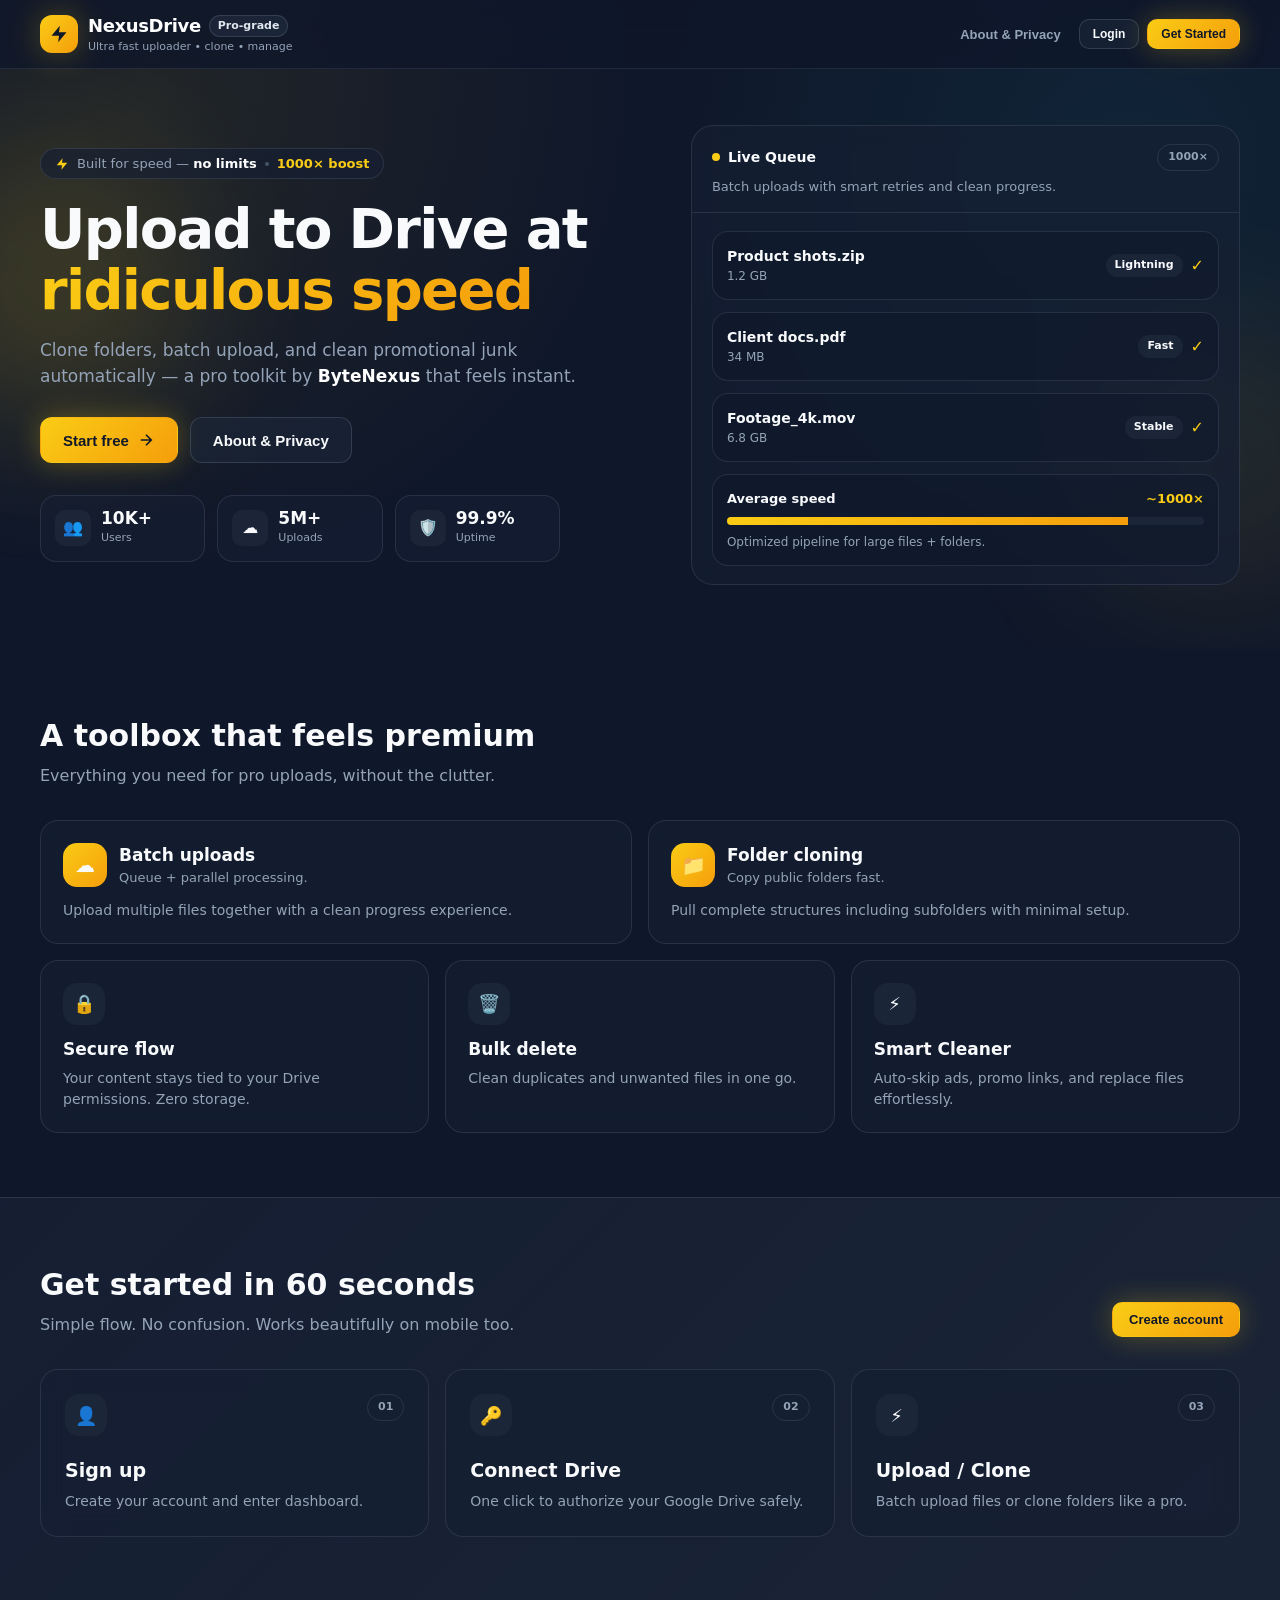
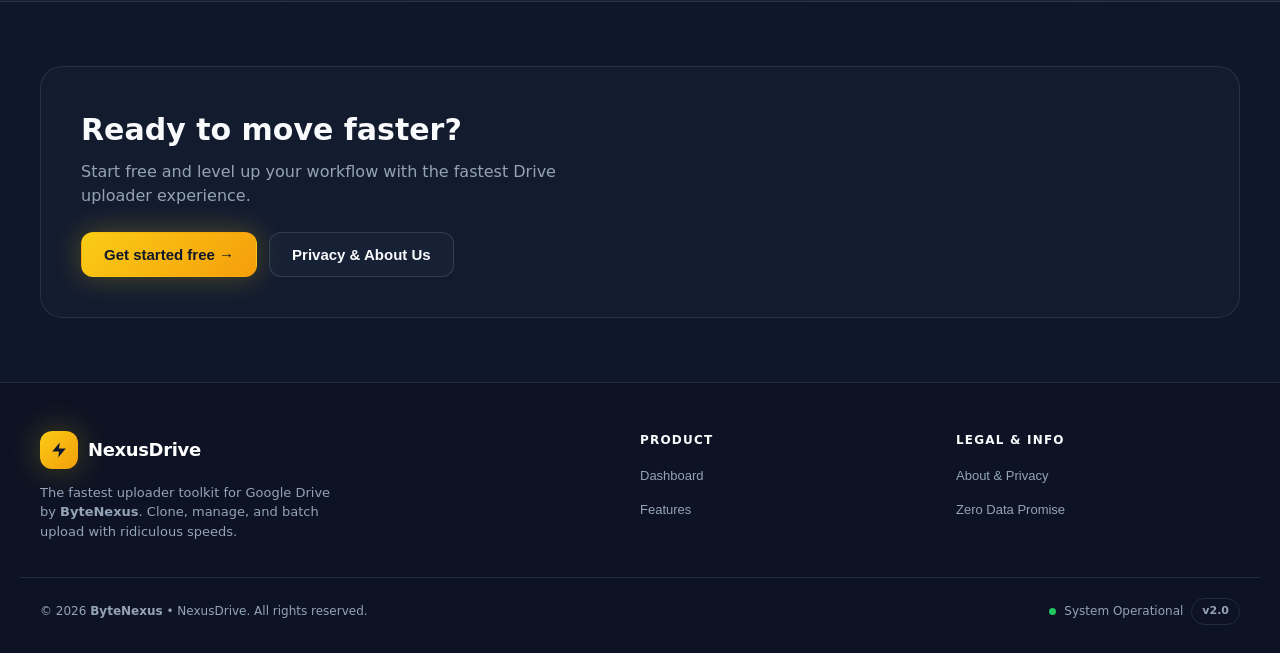
==== commit 795f3299: "Remove all demo/temporary logins; production-only Google OAuth & strict Auth" ====
--- a/index.html
+++ b/index.html
@@ -15,7 +15,7 @@
   <div id="toast-container" class="toast-container" aria-live="polite"></div>
 
   <!-- =========================================================================
-       VIEW 1: LANDING PAGE (PRO DARK SLATE + ELECTRIC GOLD THEME)
+       VIEW 1: LANDING PAGE
        ========================================================================= -->
   <div id="view-landing" class="view-section active">
     <header class="sticky-header">
@@ -42,7 +42,6 @@
     </header>
 
     <main>
-      <!-- Hero Section -->
       <section class="hero-wrapper">
         <div class="hero-glow-left"></div>
         <div class="hero-glow-right"></div>
@@ -373,7 +372,7 @@
   </div>
 
   <!-- =========================================================================
-       VIEW 3: SPLIT-SCREEN AUTH PAGE (LIKE NITRODRIVE)
+       VIEW 3: PRODUCTION SPLIT-SCREEN AUTH PAGE (REAL GOOGLE + EMAIL AUTH)
        ========================================================================= -->
   <div id="view-auth" class="view-section">
     <div class="auth-split">
@@ -399,8 +398,8 @@
               <p id="auth-subtitle" class="auth-sub">Sign in to continue to NexusDrive</p>
             </div>
 
-            <!-- Continue with Google -->
-            <button type="button" class="btn btn-outline btn-full mb-20" onclick="App.quickDemoAccountLogin()">
+            <!-- Real Google Sign-In -->
+            <button type="button" id="btn-google-login" class="btn btn-outline btn-full mb-20" onclick="App.loginWithGoogle()">
               <svg viewBox="0 0 24 24" width="18" height="18"><path fill="currentColor" d="M22.56 12.25c0-.78-.07-1.53-.2-2.25H12v4.26h5.92c-.26 1.37-1.04 2.53-2.21 3.31v2.77h3.57c2.08-1.92 3.28-4.74 3.28-8.09z"/><path fill="currentColor" d="M12 23c2.97 0 5.46-.98 7.28-2.66l-3.57-2.77c-.98.66-2.23 1.06-3.71 1.06-2.86 0-5.29-1.93-6.16-4.53H2.18v2.84C3.99 20.53 7.7 23 12 23z"/><path fill="currentColor" d="M5.84 14.09c-.22-.66-.35-1.36-.35-2.09s.13-1.43.35-2.09V7.07H2.18C1.43 8.55 1 10.22 1 12s.43 3.45 1.18 4.93l2.85-2.22.81-.62z"/><path fill="currentColor" d="M12 5.38c1.62 0 3.06.56 4.21 1.64l3.15-3.15C17.45 2.09 14.97 1 12 1 7.7 1 3.99 3.47 2.18 7.07l3.66 2.84c.87-2.6 3.3-4.53 6.16-4.53z"/></svg>
               <span>Continue with Google</span>
             </button>
@@ -464,10 +463,9 @@
   </div>
 
   <!-- =========================================================================
-       VIEW 4: PRO DASHBOARD (EXACT NITRODRIVE FLOW & CLEAN PRO UI)
+       VIEW 4: PRODUCTION PRO DASHBOARD (100% LIVE GOOGLE DRIVE API)
        ========================================================================= -->
   <div id="view-dashboard" class="view-section">
-    <!-- Sticky Top Control Panel Navbar -->
     <nav class="dash-navbar">
       <div class="container dash-nav-inner">
         <div class="brand" onclick="App.switchTab('clone')">
@@ -498,7 +496,6 @@
     </nav>
 
     <main class="container dash-body">
-      <!-- Greeting Header -->
       <header class="dash-greeting">
         <h2>Welcome, <span id="dash-user-name">User</span>!</h2>
         <div class="greeting-badges">
@@ -507,7 +504,7 @@
         </div>
       </header>
 
-      <!-- Workspace Tools + Connect Google Drive Row -->
+      <!-- Workspace Tools + Real Google Drive Connect -->
       <div class="workspace-header-row">
         <h3>Workspace Tools</h3>
 
@@ -515,10 +512,7 @@
           <div id="quota-pill" class="pill-outline hidden">
             <span id="quota-text">0 GB / 15 GB</span>
           </div>
-          <button type="button" id="btn-demo-drive" class="btn btn-outline btn-sm" onclick="App.connectSandboxDrive()">
-            Demo Drive
-          </button>
-          <button type="button" id="btn-connect-drive" class="btn btn-hero btn-sm" onclick="App.openConnectModal()">
+          <button type="button" id="btn-connect-drive" class="btn btn-hero btn-sm" onclick="App.connectGoogleDrive()">
             <svg viewBox="0 0 24 24" width="14" height="14" fill="currentColor"><path d="M13 2L3 14h9l-1 8 10-12h-9l1-8z"/></svg>
             <span>Connect Google Drive</span>
           </button>
@@ -544,11 +538,10 @@
         </div>
 
         <!-- ===================================================================
-             TAB 1: SMART CLONE (2-COLUMN PRO LAYOUT)
+             TAB 1: SMART CLONE
              =================================================================== -->
         <section id="tab-clone" class="tab-content active">
           <div class="two-col-grid">
-            <!-- Left: Smart Clone Controls -->
             <div class="sub-card glass-card">
               <div class="card-top-row">
                 <div class="card-icon-primary">
@@ -558,12 +551,10 @@
                   <h3>Nexus Smart Clone</h3>
                   <p>Automatic folder naming &amp; smart promo filtering.</p>
                 </div>
-                <button type="button" class="btn btn-outline btn-xs" onclick="App.fillSampleLink()">Sample</button>
               </div>
 
               <div class="hr-line"></div>
 
-              <!-- Link Input + Scan -->
               <div class="field">
                 <label for="clone-source-link">Google Drive Link</label>
                 <div class="input-action-row">
@@ -575,7 +566,6 @@
                 </div>
               </div>
 
-              <!-- Smart Cleaner & Exact File Auto-Replace -->
               <div class="cleaner-box">
                 <div class="cleaner-title">
                   <span class="text-emerald">🛡️</span>
@@ -594,13 +584,11 @@
                 <p class="hint-xs">Enter full file names — these files will be deselected and replaced by your injected files.</p>
               </div>
 
-              <!-- Optional Custom Folder Name -->
               <div class="field">
                 <label for="clone-dest-name">Custom Folder Name (Optional)</label>
                 <input id="clone-dest-name" type="text" placeholder="Leave blank to keep original folder name" class="input-sm" />
               </div>
 
-              <!-- Selected Content Tree + Injection Queue -->
               <div id="tree-section" class="tree-wrap hidden">
                 <div class="tree-box">
                   <div class="tree-head">
@@ -613,7 +601,6 @@
                   <div id="tree-container" class="tree-scroll custom-scrollbar"></div>
                 </div>
 
-                <!-- Injection Queue -->
                 <div class="inject-queue-box">
                   <div class="iq-head">
                     <span class="iq-title">📦 INJECTION QUEUE</span>
@@ -624,13 +611,11 @@
                 </div>
               </div>
 
-              <!-- Primary Action Button -->
               <button type="button" id="btn-start-clone" class="btn btn-hero btn-xl btn-full" onclick="App.startCloneTransfer()">
                 <svg viewBox="0 0 24 24" width="20" height="20" fill="currentColor"><path d="M13 2L3 14h9l-1 8 10-12h-9l1-8z"/></svg>
                 <span>Start Nexus Transfer</span>
               </button>
 
-              <!-- Progress Under Button -->
               <div id="clone-status-box" class="hidden clone-progress-wrap">
                 <div class="progress-label-row">
                   <span id="clone-progress-msg">Initializing...</span>
@@ -643,7 +628,6 @@
               </div>
             </div>
 
-            <!-- Right: Nexus Control Live Radar Card -->
             <div class="sub-card glass-card control-center-card">
               <div id="radar-idle-view" class="radar-state">
                 <div class="radar-circle-idle">
@@ -675,11 +659,10 @@
         </section>
 
         <!-- ===================================================================
-             TAB 2: UPLOAD (2-COLUMN PRO LAYOUT)
+             TAB 2: UPLOAD
              =================================================================== -->
         <section id="tab-upload" class="tab-content">
           <div class="two-col-grid">
-            <!-- Left: Dropzone -->
             <div class="sub-card glass-card">
               <div class="card-top-row">
                 <div class="card-icon-primary">☁️</div>
@@ -710,7 +693,6 @@
               </div>
             </div>
 
-            <!-- Right: Results -->
             <div class="sub-card glass-card control-center-card">
               <div class="radar-state">
                 <div class="radar-circle-idle" id="upload-result-ico">✓</div>
@@ -723,11 +705,10 @@
         </section>
 
         <!-- ===================================================================
-             TAB 3: MANAGE (2-COLUMN PRO LAYOUT + PREVIEW PLAYER)
+             TAB 3: MANAGE
              =================================================================== -->
         <section id="tab-manage" class="tab-content">
           <div class="two-col-grid">
-            <!-- Left: File Explorer -->
             <div class="sub-card glass-card manager-col">
               <div class="card-top-row">
                 <div class="card-icon-primary">📁</div>
@@ -761,7 +742,6 @@
               </div>
             </div>
 
-            <!-- Right: Live Preview Area -->
             <div class="sub-card glass-card manager-col">
               <div class="mgr-preview-head">
                 <h4>Preview Area</h4>
@@ -779,48 +759,6 @@
         </section>
       </div>
     </main>
-  </div>
-
-  <!-- =========================================================================
-       MODAL: CONNECT GOOGLE DRIVE (FALLBACK / DEMO / ADVANCED TOKEN)
-       ========================================================================= -->
-  <div id="connect-modal" class="modal-overlay hidden">
-    <div class="modal-box glass-card">
-      <div class="modal-head">
-        <div>
-          <h3>Connect Google Drive</h3>
-          <p>Select how you want to connect your Drive</p>
-        </div>
-        <button type="button" class="btn btn-outline btn-xs" onclick="App.closeConnectModal()">✕</button>
-      </div>
-      <div class="modal-body">
-        <div id="modal-error-box" class="modal-err hidden"></div>
-
-        <div class="modal-opt primary">
-          <div>
-            <h4>Sandbox Test Drive (Instant Mode)</h4>
-            <p>Test scanning, real file uploads, cloning, and video/text previews immediately.</p>
-          </div>
-          <button type="button" id="btn-modal-sandbox" class="btn btn-hero btn-sm" onclick="App.connectSandboxDrive()">Connect Demo</button>
-        </div>
-
-        <div class="modal-opt">
-          <div class="w-full">
-            <h4>Real Google Drive (OAuth 2.0 / Token)</h4>
-            <p>Connect your personal Gmail Google Drive safely.</p>
-            <div class="modal-stack">
-              <input id="oauth-client-id" type="text" placeholder="Google OAuth Client ID" class="input-sm" />
-              <button type="button" class="btn btn-outline btn-full btn-sm" onclick="App.connectWithGoogleOAuth()">Authorize with Google OAuth</button>
-              <div class="or-sep"><span>or paste token</span></div>
-              <div class="input-action-row">
-                <input id="manual-access-token" type="password" placeholder="Paste ya29... token" class="input-sm" />
-                <button type="button" class="btn btn-hero btn-sm" onclick="App.connectWithManualToken()">Connect</button>
-              </div>
-            </div>
-          </div>
-        </div>
-      </div>
-    </div>
   </div>
 
   <!-- Scripts -->
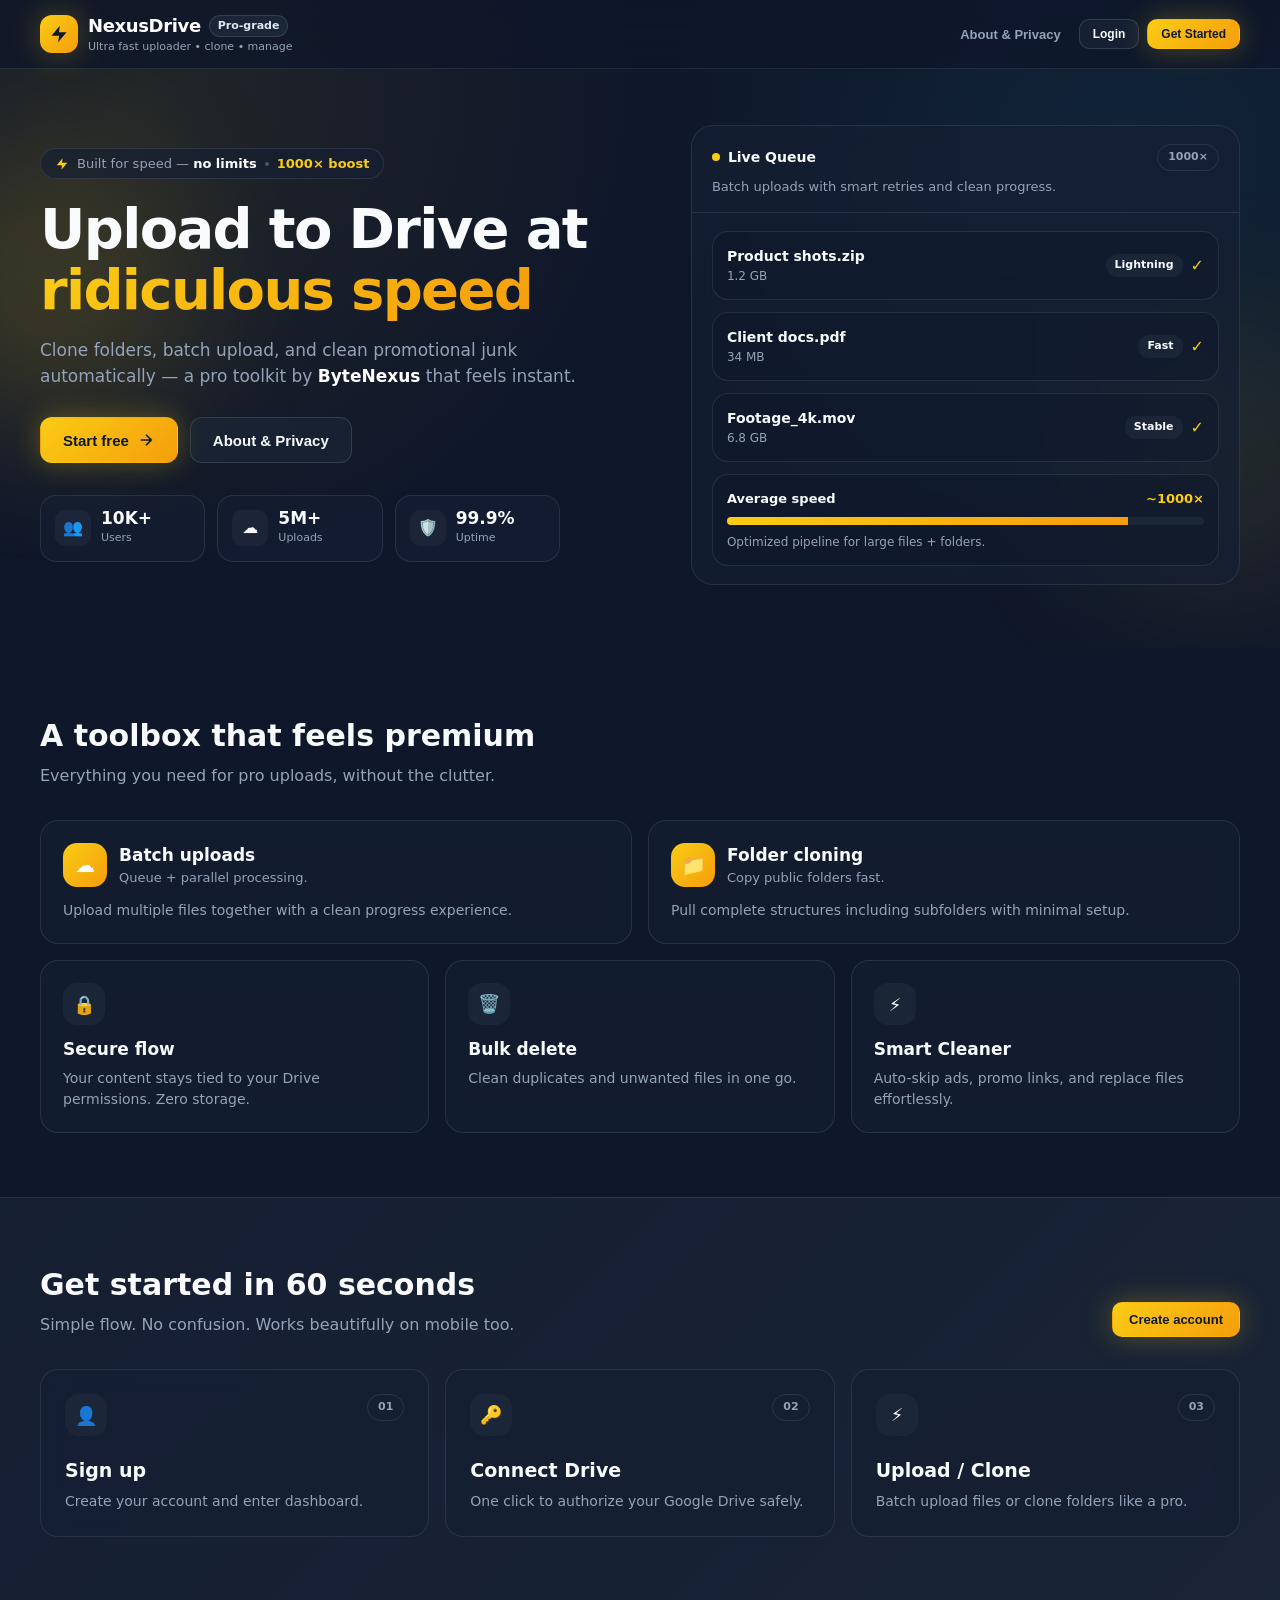
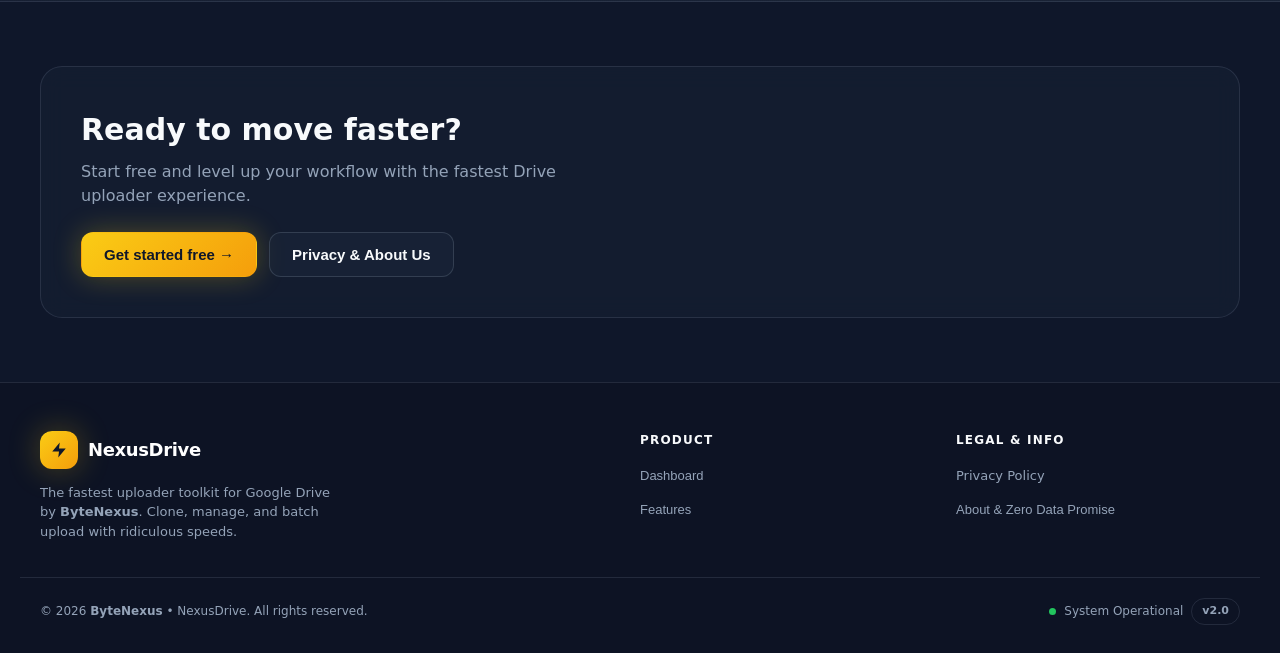
==== commit 3f0661e3: "Add standalone Google-compliant Privacy Policy page (privacy.html) and link from footer" ====
--- a/index.html
+++ b/index.html
@@ -291,8 +291,8 @@
         <div>
           <h4>Legal &amp; Info</h4>
           <ul>
-            <li><button type="button" class="f-link" onclick="App.navigate('about')">About &amp; Privacy</button></li>
-            <li><button type="button" class="f-link" onclick="App.navigate('about')">Zero Data Promise</button></li>
+            <li><a href="privacy.html" class="f-link" style="text-decoration:none;">Privacy Policy</a></li>
+            <li><button type="button" class="f-link" onclick="App.navigate('about')">About &amp; Zero Data Promise</button></li>
           </ul>
         </div>
       </div>
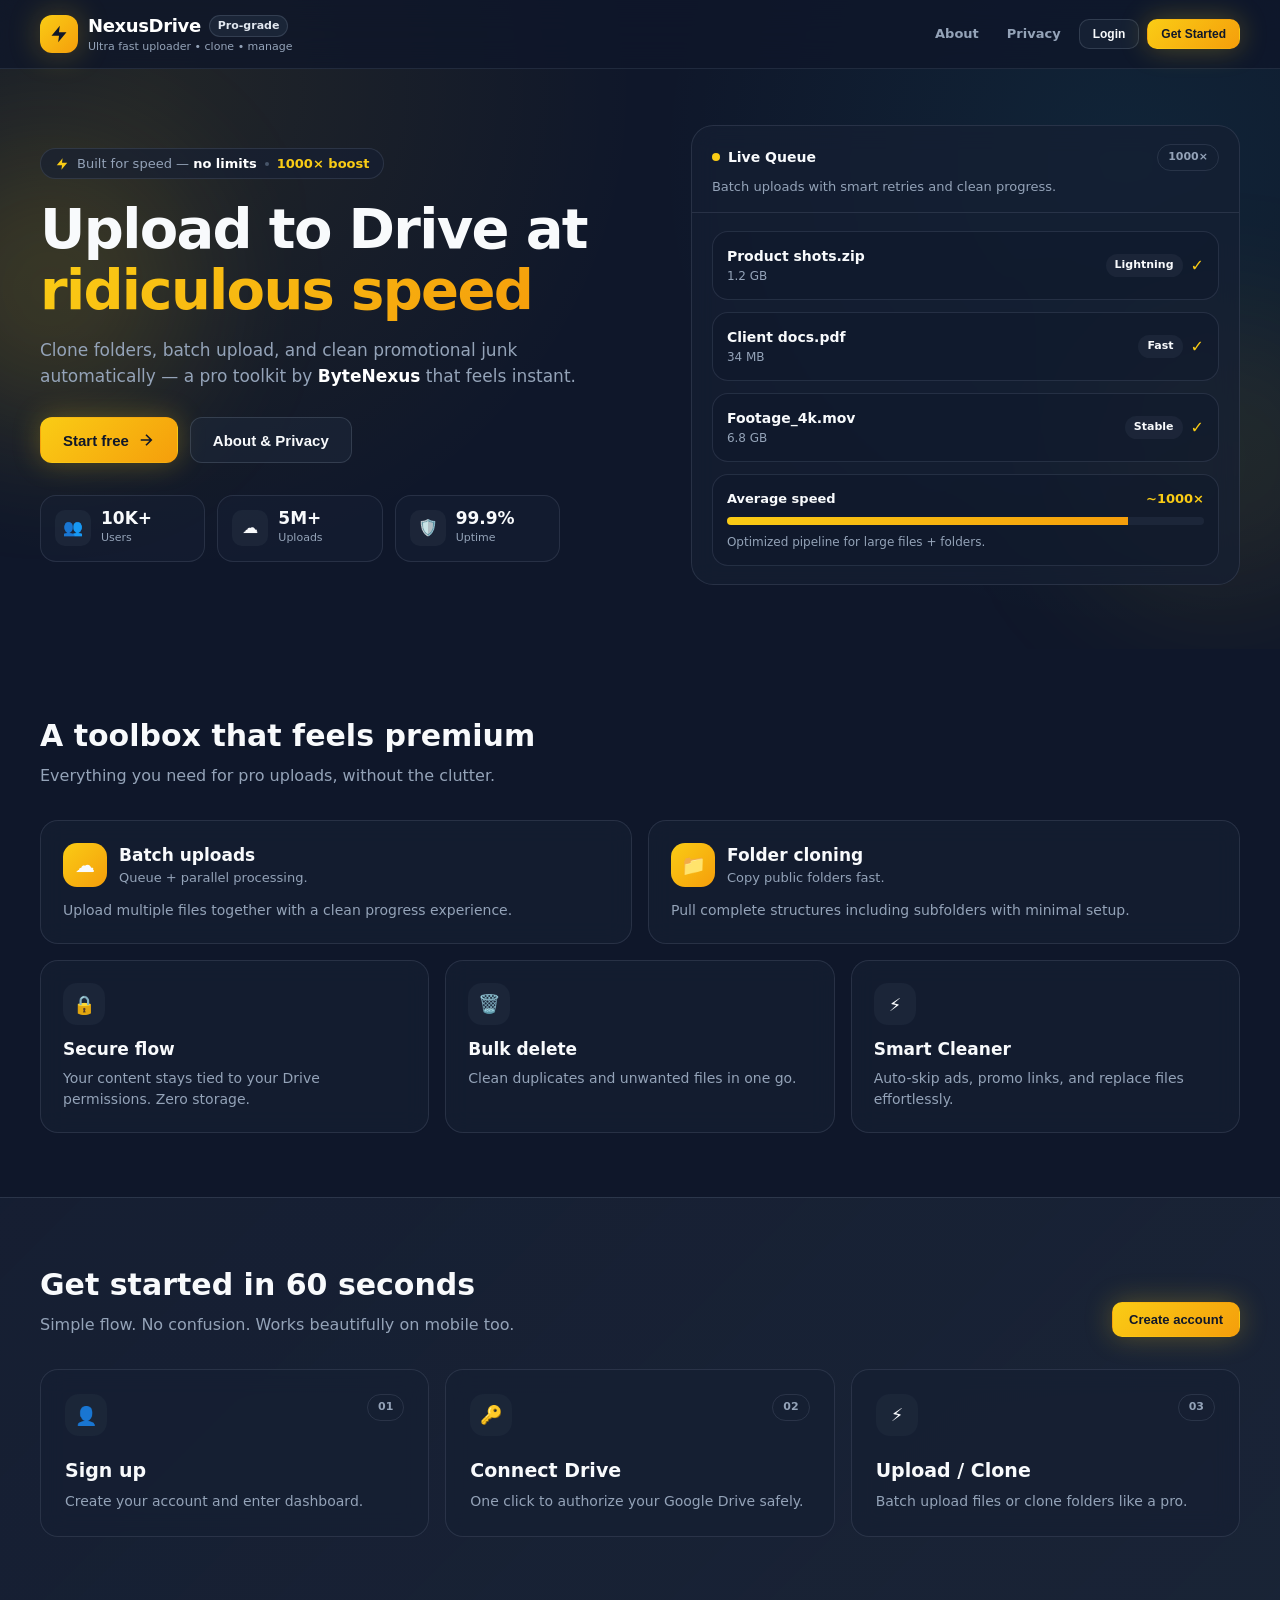
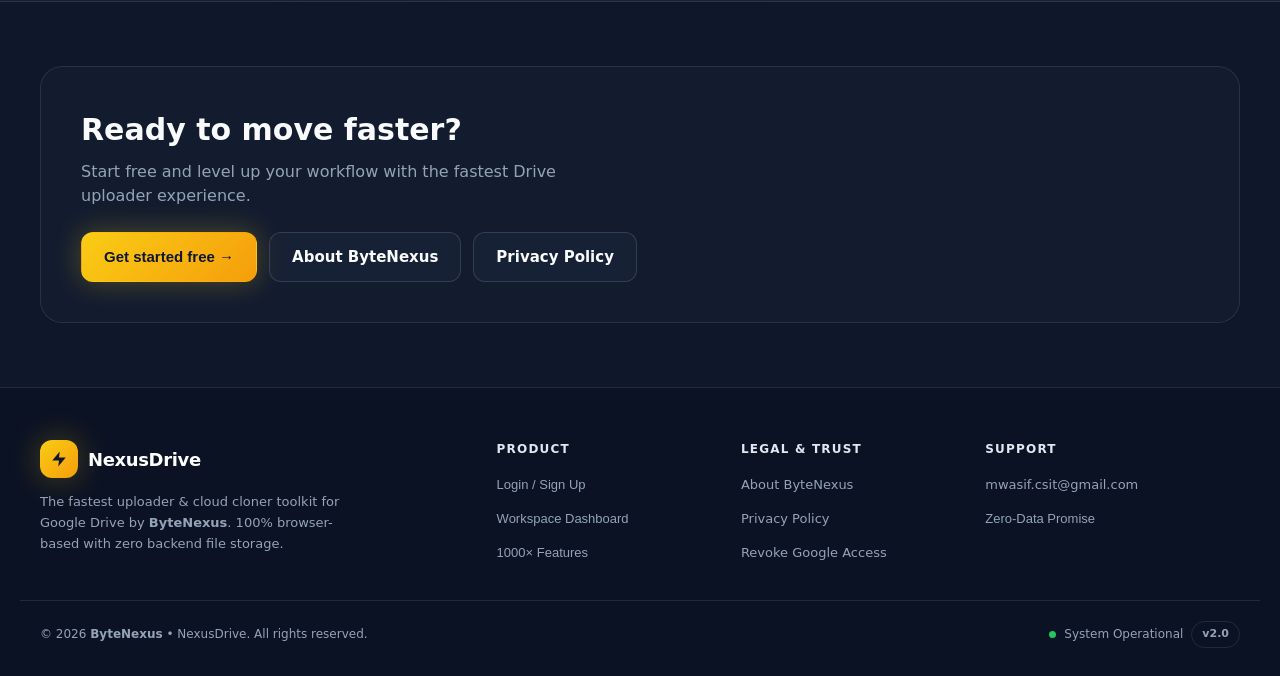
==== commit 9d77eed0: "Add standalone About & Privacy pages, unified pro footer, Netlify security headers, and fix Clone/Sc" ====
--- a/index.html
+++ b/index.html
@@ -34,7 +34,8 @@
         </div>
 
         <nav class="header-nav">
-          <button type="button" class="btn-nav-link" onclick="App.navigate('about')">About &amp; Privacy</button>
+          <a href="about.html" class="btn-nav-link">About</a>
+          <a href="privacy.html" class="btn-nav-link">Privacy</a>
           <button type="button" class="btn btn-outline btn-sm" onclick="App.openAuth('login')">Login</button>
           <button type="button" class="btn btn-hero btn-sm" onclick="App.openAuth('signup')">Get Started</button>
         </nav>
@@ -259,40 +260,51 @@
           <p>Start free and level up your workflow with the fastest Drive uploader experience.</p>
           <div class="cta-btns">
             <button type="button" class="btn btn-hero btn-lg" onclick="App.openAuth('signup')">Get started free →</button>
-            <button type="button" class="btn btn-outline btn-lg" onclick="App.navigate('about')">Privacy &amp; About Us</button>
+            <a href="about.html" class="btn btn-outline btn-lg" style="text-decoration:none;">About ByteNexus</a>
+            <a href="privacy.html" class="btn btn-outline btn-lg" style="text-decoration:none;">Privacy Policy</a>
           </div>
         </div>
       </section>
     </main>
 
-    <!-- Footer -->
+    <!-- Professional Footer -->
     <footer class="site-footer">
-      <div class="container footer-grid">
+      <div class="container footer-grid-pro">
         <div class="footer-brand-col">
-          <div class="brand">
+          <a href="index.html" class="brand" style="text-decoration:none;color:inherit;">
             <div class="brand-icon-box nitro-glow">
               <svg viewBox="0 0 24 24" width="18" height="18" fill="currentColor"><path d="M13 2L3 14h9l-1 8 10-12h-9l1-8z"/></svg>
             </div>
             <span class="brand-name">NexusDrive</span>
-          </div>
+          </a>
           <p class="footer-desc">
-            The fastest uploader toolkit for Google Drive by <strong>ByteNexus</strong>. Clone, manage, and batch upload with ridiculous speeds.
+            The fastest uploader &amp; cloud cloner toolkit for Google Drive by <strong>ByteNexus</strong>. 100% browser-based with zero backend file storage.
           </p>
         </div>
 
         <div>
           <h4>Product</h4>
           <ul>
-            <li><button type="button" class="f-link" onclick="App.openAuth('login')">Dashboard</button></li>
-            <li><button type="button" class="f-link" onclick="window.scrollTo({top:0,behavior:'smooth'})">Features</button></li>
+            <li><button type="button" class="f-link" onclick="App.openAuth('login')">Login / Sign Up</button></li>
+            <li><button type="button" class="f-link" onclick="App.openDashboardOrAuth()">Workspace Dashboard</button></li>
+            <li><button type="button" class="f-link" onclick="window.scrollTo({top:0,behavior:'smooth'})">1000× Features</button></li>
           </ul>
         </div>
 
         <div>
-          <h4>Legal &amp; Info</h4>
+          <h4>Legal &amp; Trust</h4>
           <ul>
-            <li><a href="privacy.html" class="f-link" style="text-decoration:none;">Privacy Policy</a></li>
-            <li><button type="button" class="f-link" onclick="App.navigate('about')">About &amp; Zero Data Promise</button></li>
+            <li><a href="about.html" class="f-link">About ByteNexus</a></li>
+            <li><a href="privacy.html" class="f-link">Privacy Policy</a></li>
+            <li><a href="https://myaccount.google.com/permissions" target="_blank" rel="noopener noreferrer" class="f-link">Revoke Google Access</a></li>
+          </ul>
+        </div>
+
+        <div>
+          <h4>Support</h4>
+          <ul>
+            <li><a href="mailto:mwasif.csit@gmail.com" class="f-link">mwasif.csit@gmail.com</a></li>
+            <li><button type="button" class="f-link" onclick="App.navigate('about')">Zero-Data Promise</button></li>
           </ul>
         </div>
       </div>
@@ -406,6 +418,8 @@
 
             <div class="or-sep"><span>or</span></div>
 
+            <div id="auth-inline-alert" class="auth-inline-alert hidden" role="alert"></div>
+
             <form id="auth-form" class="form-stack">
               <div id="auth-name-group" class="field hidden">
                 <label for="auth-name">Full Name</label>
@@ -431,6 +445,11 @@
             <p class="auth-switch">
               <span id="auth-switch-prompt">Don't have an account?</span>
               <button type="button" id="auth-switch-btn" class="text-primary-link" onclick="App.toggleAuthMode()">Sign up</button>
+            </p>
+            <p class="hint-xs" style="text-align:center;margin-top:14px;">
+              By continuing, you agree to NexusDrive's
+              <a href="privacy.html" style="color:var(--primary);text-decoration:none;">Privacy Policy</a> &amp;
+              <a href="about.html" style="color:var(--primary);text-decoration:none;">Zero-Data Terms</a>.
             </p>
           </div>
         </div>
@@ -523,6 +542,14 @@
         </div>
       </div>
 
+      <div class="security-note-bar">
+        <span>🔒</span>
+        <span>
+          <strong>Zero-Server Security Active:</strong> Your OAuth token stays AES-GCM encrypted in temporary browser memory and talks directly to Google Drive APIs.
+          <a href="privacy.html" style="color:var(--primary);text-decoration:none;margin-left:4px;">Privacy Policy ↗</a>
+        </span>
+      </div>
+
       <!-- Main 3-Tab Glass Card Container -->
       <div class="workspace-shell glass-card">
         <div class="tabs-bar">
@@ -698,7 +725,7 @@
                 <div class="radar-circle-idle" id="upload-result-ico">✓</div>
                 <h4 id="upload-result-title">Ready to go!</h4>
                 <p id="upload-result-desc">Upload files to see results here.</p>
-                <button type="button" id="btn-upload-view-mgr" class="btn btn-hero hidden" onclick="App.switchTab('manage')">View Files in Manage →</button>
+                <button type="button" id="btn-upload-view-mgr" class="btn btn-hero hidden" onclick="App.switchTab('manage', true)">View Files in Manage →</button>
               </div>
             </div>
           </div>
@@ -720,6 +747,10 @@
 
               <div class="mgr-actions-row">
                 <button type="button" class="btn btn-outline btn-sm" onclick="App.refreshManager()">↻ Scan Current Folder</button>
+                <label class="btn btn-outline btn-sm" style="cursor:pointer;">
+                  <input id="manage-select-all" type="checkbox" onchange="App.manageSelectAll(this.checked)" />
+                  <span>Select All</span>
+                </label>
                 <button type="button" id="btn-delete-selected" class="btn btn-danger btn-sm" disabled onclick="App.deleteSelectedManaged()">Delete (<span id="manage-selected-count">0</span>)</button>
               </div>
 
@@ -732,6 +763,7 @@
               </div>
 
               <div class="crumb-strip">
+                <button type="button" id="btn-manage-root" class="btn btn-outline btn-xs hidden" onclick="App.manageGoRoot()" title="Go to My Drive Root">🏠</button>
                 <button type="button" id="btn-manage-back" class="btn btn-outline btn-xs hidden" onclick="App.manageGoBack()">←</button>
                 <span>📁</span>
                 <span id="manage-current-folder-name" class="crumb-title">My Drive</span>
@@ -745,7 +777,10 @@
             <div class="sub-card glass-card manager-col">
               <div class="mgr-preview-head">
                 <h4>Preview Area</h4>
-                <button type="button" id="btn-close-preview" class="btn btn-outline btn-xs hidden" onclick="App.closePreview()">Close Preview</button>
+                <div class="mgr-preview-actions">
+                  <a id="btn-open-drive" href="#" target="_blank" rel="noopener noreferrer" class="btn btn-outline btn-xs hidden" style="text-decoration:none;">Open in Drive ↗</a>
+                  <button type="button" id="btn-close-preview" class="btn btn-outline btn-xs hidden" onclick="App.closePreview()">Close Preview</button>
+                </div>
               </div>
               <div id="manage-preview-area" class="mgr-preview-box">
                 <div class="empty-preview">
--- a/css/style.css
+++ b/css/style.css
@@ -354,13 +354,36 @@
 .cta-btns { display: flex; gap: 12px; margin-top: 24px; flex-wrap: wrap; }
 
 /* Footer */
-.site-footer { border-top: 1px solid var(--border-light); background: rgba(11, 17, 32, 0.55); padding: 48px 0 28px; }
+.site-footer { border-top: 1px solid var(--border-light); background: rgba(11, 17, 32, 0.72); padding: 52px 0 28px; }
 .footer-grid { display: grid; grid-template-columns: 2fr 1fr 1fr; gap: 32px; }
-.footer-desc { max-width: 300px; font-size: 13px; color: var(--muted); margin-top: 14px; }
-.site-footer h4 { font-size: 12px; text-transform: uppercase; letter-spacing: 0.1em; margin-bottom: 14px; }
+.footer-grid-pro { display: grid; grid-template-columns: 2fr 1fr 1fr 1.2fr; gap: 32px; }
+.footer-desc { max-width: 320px; font-size: 13px; color: var(--muted); margin-top: 14px; line-height: 1.6; }
+.site-footer h4 { font-size: 12px; text-transform: uppercase; letter-spacing: 0.1em; margin-bottom: 14px; color: #e2e8f0; }
 .site-footer ul { list-style: none; display: flex; flex-direction: column; gap: 10px; }
-.f-link { background: none; border: none; color: var(--muted); font-size: 13px; cursor: pointer; }
+.f-link { background: none; border: none; color: var(--muted); font-size: 13px; cursor: pointer; text-decoration: none; display: inline-block; text-align: left; }
 .f-link:hover { color: var(--primary); }
+.btn-nav-link { text-decoration: none; }
+.auth-inline-alert {
+  padding: 10px 12px;
+  border-radius: 10px;
+  background: rgba(239, 68, 68, 0.14);
+  border: 1px solid rgba(239, 68, 68, 0.38);
+  color: #fecaca;
+  font-size: 12px;
+  margin-bottom: 14px;
+}
+.security-note-bar {
+  display: flex;
+  align-items: center;
+  gap: 8px;
+  padding: 10px 14px;
+  border-radius: 12px;
+  background: rgba(34, 197, 94, 0.08);
+  border: 1px solid rgba(34, 197, 94, 0.28);
+  color: #bbf7d0;
+  font-size: 12px;
+}
+.mgr-preview-actions { display: flex; align-items: center; gap: 8px; }
 .footer-bottom {
   margin-top: 36px;
   padding-top: 20px;
@@ -665,7 +688,7 @@
 .show-xs { display: none; }
 
 @media (max-width: 920px) {
-  .hero-grid, .bento-grid, .steps-3-grid, .footer-grid, .about-cards-grid, .auth-split, .two-col-grid, .mgr-tools-row {
+  .hero-grid, .bento-grid, .steps-3-grid, .footer-grid, .footer-grid-pro, .about-cards-grid, .auth-split, .two-col-grid, .mgr-tools-row {
     grid-template-columns: 1fr;
   }
   .span-3, .span-2 { grid-column: span 1; }
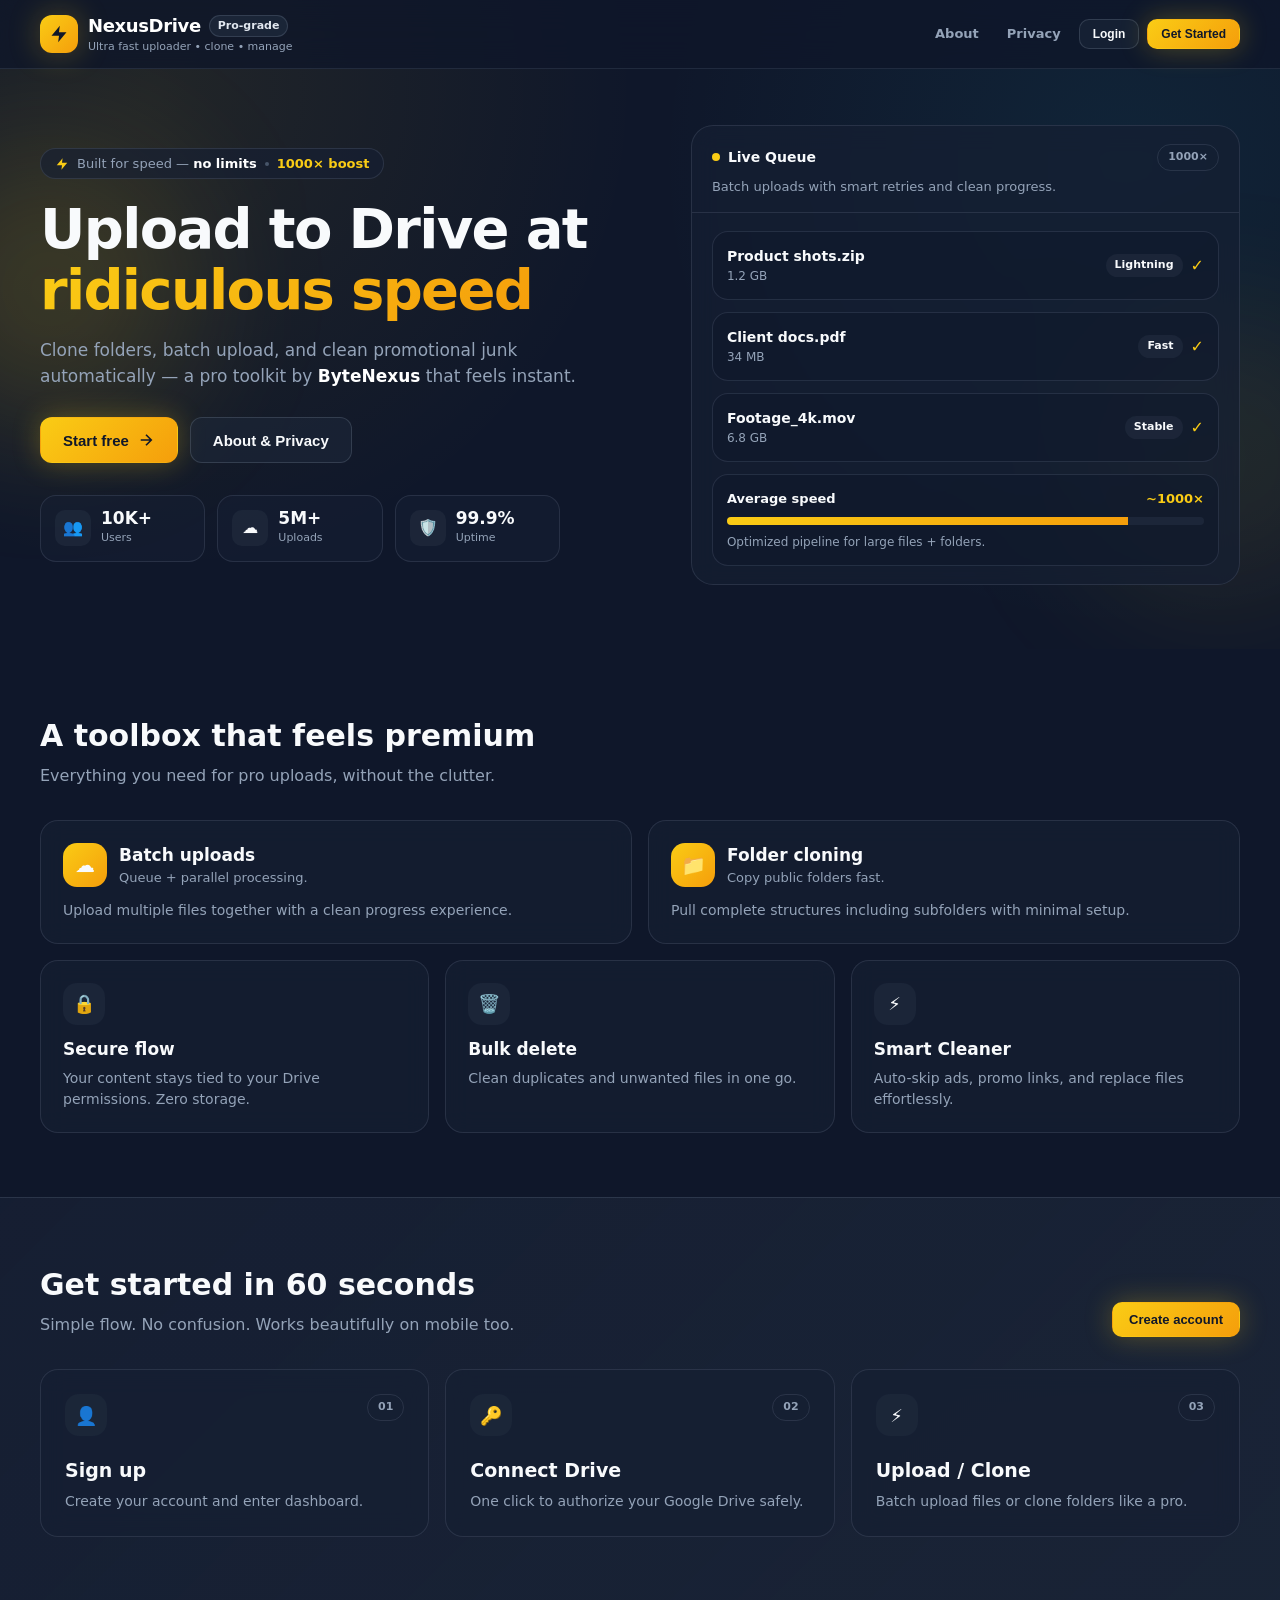
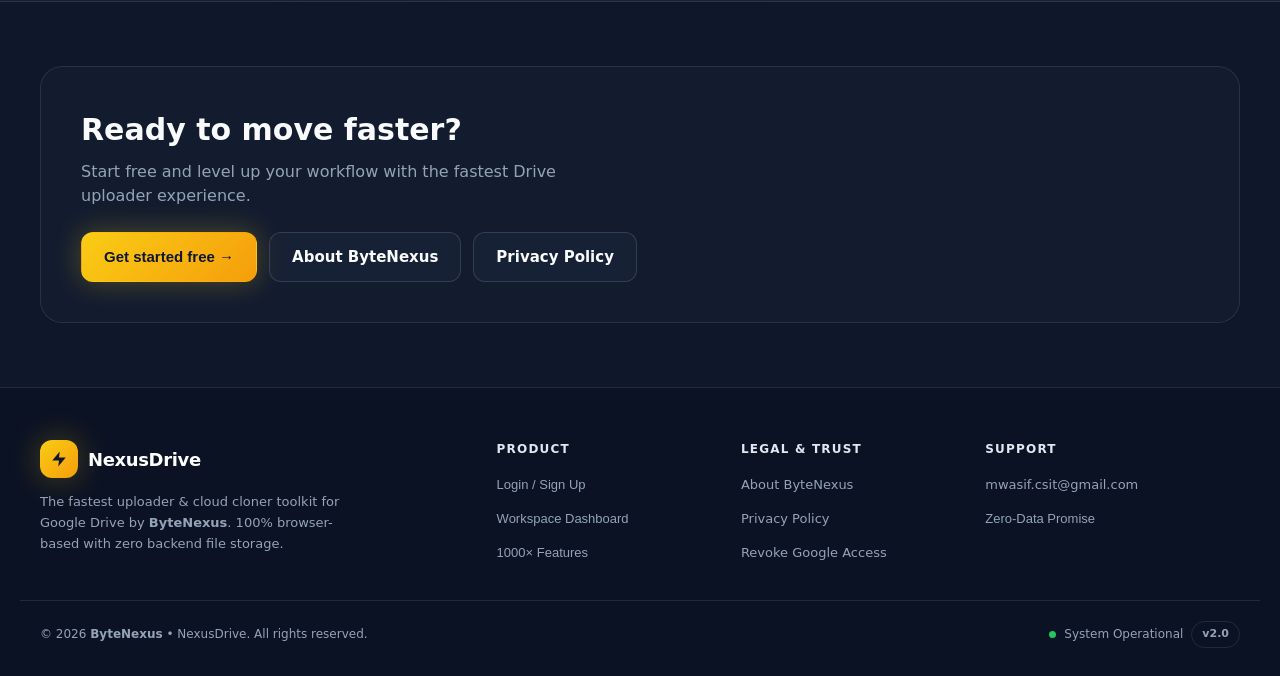
==== commit d46eddb3: "Upgrade to 100+ files/sec turbo batching with live files/sec speed & stepped 10% 20% progress bars" ====
--- a/index.html
+++ b/index.html
@@ -6,6 +6,7 @@
   <meta http-equiv="X-Content-Type-Options" content="nosniff" />
   <meta name="referrer" content="strict-origin-when-cross-origin" />
   <meta name="theme-color" content="#facc15" />
+  <link rel="icon" type="image/svg+xml" href="data:image/svg+xml,%3Csvg xmlns='http://www.w3.org/2000/svg' viewBox='0 0 24 24' fill='%23facc15'%3E%3Cpath d='M13 2L3 14h9l-1 8 10-12h-9l1-8z'/%3E%3C/svg%3E" />
   <title>NexusDrive | Fast Google Drive Toolkit — Upload, Clone &amp; Manage</title>
   <meta name="description" content="NexusDrive by ByteNexus — The fastest uploader, cloner, and manager for Google Drive. Nano-speed cloning and smart file injection." />
   <link rel="stylesheet" href="css/style.css" />
@@ -671,6 +672,7 @@
                   <div class="spinner-center-ico">⚡</div>
                 </div>
                 <span id="radar-stage-pill" class="stage-pill">PROCESSING STAGE: COPYING</span>
+                <span id="radar-speed-badge" class="pill-amber">0% • ⚡ 0 files/sec</span>
                 <h4>Transferring Data</h4>
                 <p>Original folder names and smart filters are active.</p>
               </div>
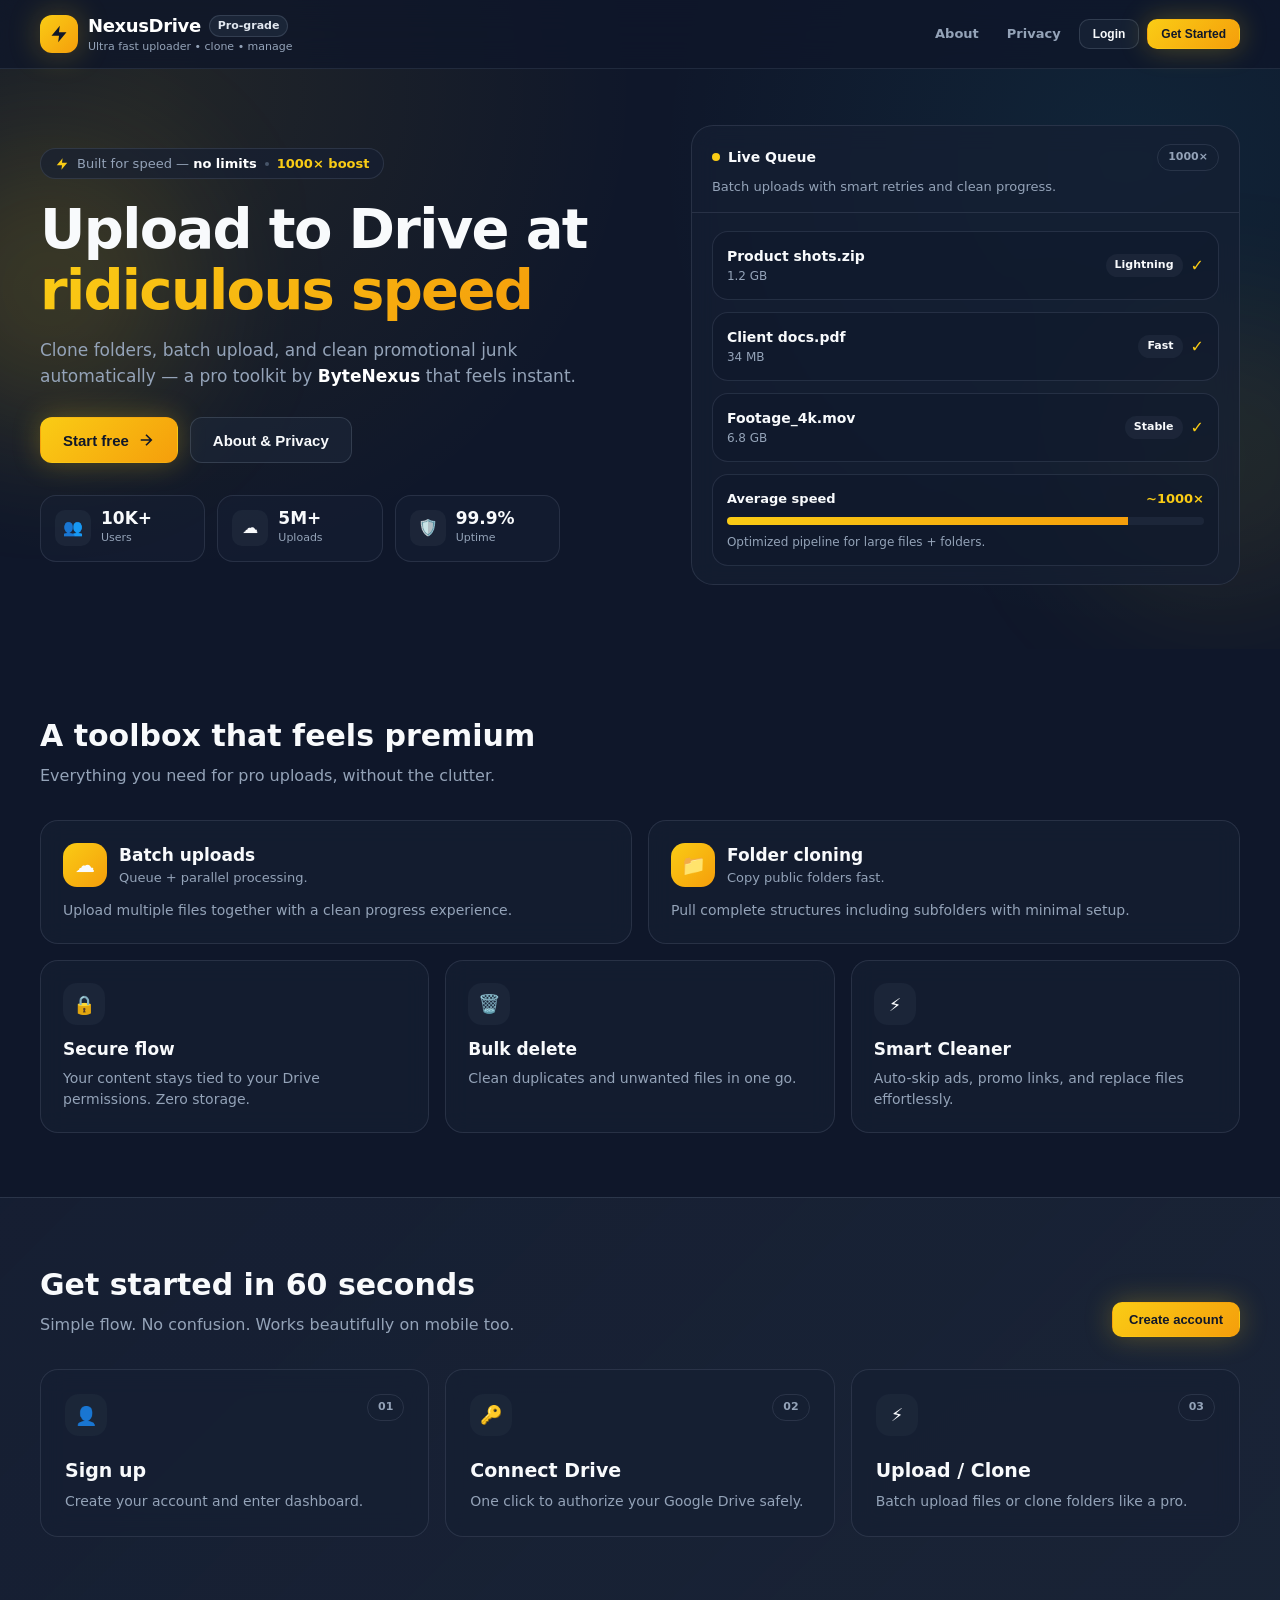
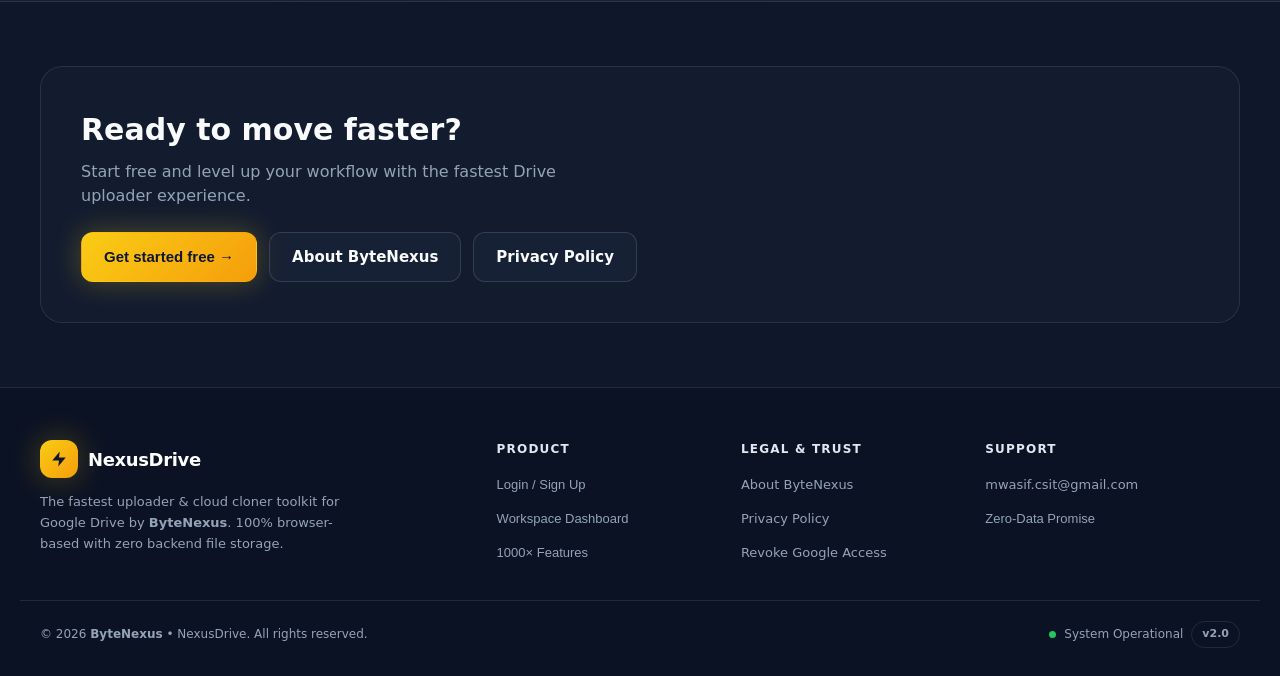
==== commit b1d16eca: "Remove Zero-Server Security banner strip from Dashboard per user request" ====
--- a/index.html
+++ b/index.html
@@ -543,14 +543,6 @@
         </div>
       </div>
 
-      <div class="security-note-bar">
-        <span>🔒</span>
-        <span>
-          <strong>Zero-Server Security Active:</strong> Your OAuth token stays AES-GCM encrypted in temporary browser memory and talks directly to Google Drive APIs.
-          <a href="privacy.html" style="color:var(--primary);text-decoration:none;margin-left:4px;">Privacy Policy ↗</a>
-        </span>
-      </div>
-
       <!-- Main 3-Tab Glass Card Container -->
       <div class="workspace-shell glass-card">
         <div class="tabs-bar">
